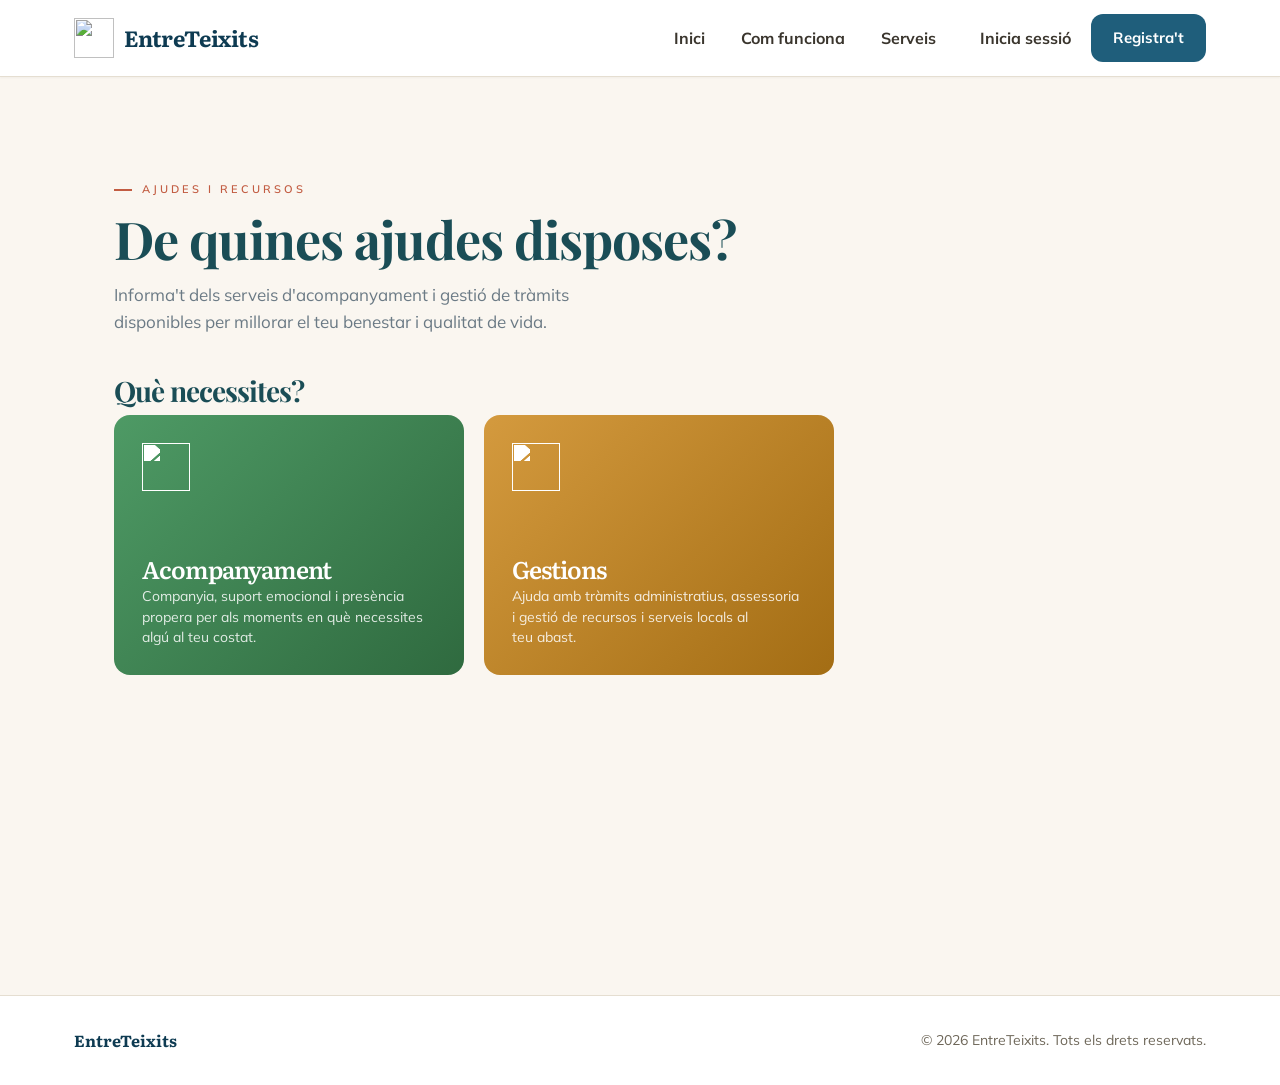
==== public/ajudes-recursos.html @ 4f50fc8e "Serveis+Gestions" ====
<!DOCTYPE html>
<html lang="ca">
<head>
  <meta charset="UTF-8">
  <meta name="viewport" content="width=device-width, initial-scale=1">
  <title>EntreTeixits — Ajudes i recursos</title>
  <link rel="stylesheet" href="../assets/css/style.css">
</head>

<body>
  <header>
    <div class="navbar">
      <a href="index.html" class="logo" alt="EntreTeixits — Inici">
        <img src="../assets/img/logo-mark.svg" alt="" width="40" height="40">
        <span class="logo-word">EntreTeixits</span>
      </a>
      <a href="login.html" class="nav-login-mobile">Inicia sessió</a>
      <input type="checkbox" id="nav-toggle" class="nav-toggle">
      <label for="nav-toggle" class="hamburger">
        <span></span>
        <span></span>
        <span></span>
      </label>
      <nav id="main-nav">
        <a href="index.html">Inici</a>
        <a href="funcionament.html">Com funciona</a>
        <a href="serveis.html">Serveis</a>
        <span id="nav-auth">
          <a href="login.html" class="nav-sessio">Inicia sessió</a>
          <a href="registre.html" class="btn">Registra't</a>
        </span>
      </nav>
    </div>
  </header>

  <main>
    <div class="serveis-wrap">

      <!-- Hero -->
      <div class="page-hero">
        <span class="page-hero-label">Ajudes i recursos</span>
        <h1>De quines ajudes disposes?</h1>
        <p>Informa't dels serveis d'acompanyament i gestió de tràmits disponibles per millorar el teu benestar i qualitat de vida.</p>
      </div>

      <!-- Selecció de categoria -->
      <section class="pas-seccio" id="pas-triar-categoria">
        <h2 class="pas-titol">Què necessites?</h2>
        <div class="serveis-grid serveis-grid--catalog serveis-grid--2col" id="grid-ajudes">
          <button type="button" class="category-tile-btn" data-cat="acompanyament">
            <div class="categoria-tile cat-acompanyament">
              <img src="../assets/img/users.svg" height="48" width="48" alt="" class="icone-blanc">
              <div>
                <h3>Acompanyament</h3>
                <p>Companyia, suport emocional i presència propera per als moments en què necessites algú al teu costat.</p>
              </div>
            </div>
          </button>
          <button type="button" class="category-tile-btn" data-cat="gestions">
            <div class="categoria-tile cat-gestions">
              <img src="../assets/img/file-text.svg" height="48" width="48" alt="" class="icone-blanc">
              <div>
                <h3>Gestions</h3>
                <p>Ajuda amb tràmits administratius, assessoria i gestió de recursos i serveis locals al teu abast.</p>
              </div>
            </div>
          </button>
        </div>
      </section>

      <!-- Resultats -->
      <section id="seccio-resultats" hidden aria-live="polite" aria-label="Resultats">
        <div class="resultats-cap">
          <div class="resultats-cap-left">
            <button type="button" id="btn-tornar-opcions" class="btn-tornar-cerca">← Canviar opció</button>
            <p id="resultats-resum" class="resultats-info-text"></p>
          </div>
          <h2 id="resultats-titol" class="resultats-titol"></h2>
        </div>

        <div id="ajudes-loading" style="display:none;" aria-label="Carregant">
          <div class="spinner" aria-hidden="true"></div>
          Carregant…
        </div>

        <div id="ajudes-container" class="recursos-grid"></div>
      </section>

    </div>
  </main>

  <footer>
    <div class="footer-inner">
      <span class="footer-brand">EntreTeixits</span>
      <span class="footer-copy">© 2026 EntreTeixits. Tots els drets reservats.</span>
    </div>
  </footer>

  <script src="../scripts/js/estat-usuari.js"></script>
  <script src="../scripts/js/ajudes-recursos.js"></script>
</body>
</html>
---- assets/css/style.css ----
/* ============================================================
   EntreTeixits — style.css
   Components globals + estils de cada pàgina
   WCAG AA · Mulish + Literata · 18px base · 48px touch targets
   ============================================================ */

@import url("https://fonts.googleapis.com/css2?family=DM+Sans:wght@400;500;600;700&family=Mulish:ital,wght@0,400;0,500;0,600;0,700;0,800;1,400;1,600&family=Literata:ital,opsz,wght@0,7..72,400;0,7..72,500;0,7..72,600;0,7..72,700;1,7..72,400&family=Playfair+Display:wght@400;700&display=swap");

/* ─────────────────────────────────────────────────────────
   1. RESET + BASE
───────────────────────────────────────────────────────── */
*,
*::before,
*::after {
  box-sizing: border-box;
  margin: 0;
  padding: 0;
}

[hidden] { display: none !important; }

html {
  background: #FAF6F0;
  color: #1F1B16;
  font-family: "Mulish", system-ui, -apple-system, "Segoe UI", sans-serif;
  font-size: 18px;
  line-height: 1.55;
  -webkit-font-smoothing: antialiased;
  text-rendering: optimizeLegibility;
  scroll-behavior: smooth;
}

body {
  font-size: 20px;
}

h1,
h2,
h3,
h4,
h5 {
  font-family: "Literata", "Source Serif Pro", Georgia, serif;
  font-weight: 600;
  line-height: 1.15;
  letter-spacing: -1px;
  color: #1F1B16;
  text-wrap: balance;
  margin: 0 0 16px;
}

h1 {
  font-size: 54px;
}

h2 {
  font-size: 43px;
}

h3 {
  font-size: 34px;
  font-weight: 600;
}

h4 {
  font-size: 27px;
}

h5 {
  font-size: 23px;
  font-family: "Mulish", system-ui, -apple-system, "Segoe UI", sans-serif;
  font-weight: 700;
}

p {
  margin: 0 0 16px;
  text-wrap: pretty;
}

a {
  color: #1F5E7B;
  text-decoration-thickness: 2px;
  text-underline-offset: 3px;
  transition: color 140ms cubic-bezier(.2,.8,.2,1);
}

a:hover {
  color: #0E3B52;
}

:focus-visible {
  outline: 3px solid #C46A4D;
  outline-offset: 3px;
  border-radius: 4px;
}

::selection {
  background: #ECC3B2;
  color: #1F1B16;
}

img,
svg {
  display: block;
}

ol,
ul {
  list-style: none;
}

@media (prefers-reduced-motion: reduce) {
  *,
  *::before,
  *::after {
    animation-duration: .001ms !important;
    transition-duration: .001ms !important;
  }
}

/* ─────────────────────────────────────────────────────────
   2. HEADER
───────────────────────────────────────────────────────── */
header {
  position: sticky;
  top: 0;
  z-index: 100;
  background: #FFFFFF;
  border-bottom: 1px solid #E5DED1;
  box-shadow: 0 1px 2px rgba(31,27,22,.04);
}

.navbar, .header-inner {
  max-width: 1180px;
  margin: 0 auto;
  display: flex;
  align-items: center;
  justify-content: space-between;
  padding: 14px 24px;
  gap: 24px;
}

.logo {
  display: flex;
  align-items: center;
  gap: 10px;
  text-decoration: none;
  color: #1F1B16;
  flex-shrink: 0;
}

.logo img {
  width: 40px;
  height: 40px;
}

.logo-word {
  font-family: "Literata", "Source Serif Pro", Georgia, serif;
  font-size: 22px;
  font-weight: 700;
  letter-spacing: -0.2px;
  color: #0E3B52;
}

nav {
  display: flex;
  align-items: center;
  gap: 4px;
}

nav a {
  display: inline-flex;
  align-items: center;
  height: 48px;
  padding: 0 16px;
  font-size: 16px;
  font-weight: 700;
  color: #3A352D;
  text-decoration: none;
  border-radius: 12px;
  transition: background 140ms, color 140ms;
}

nav a:hover {
  background: #F2EDE4;
  color: #1F1B16;
}

nav a.active {
  color: #1F5E7B;
  position: relative;
}

nav a.active::after {
  content: "";
  position: absolute;
  bottom: 6px;
  left: 16px;
  right: 16px;
  height: 3px;
  background: #1F5E7B;
  border-radius: 2px;
}

#nav-auth {
  display: flex;
  align-items: center;
  gap: 4px;
  margin-left: 8px;
}

nav .btn {
  background: #1F5E7B;
  color: #fff !important;
  border: 2px solid transparent;
  border-radius: 12px;
  height: 48px;
  padding: 0 20px;
  font-size: 15px;
  font-weight: 700;
  display: inline-flex;
  align-items: center;
  text-decoration: none;
  cursor: pointer;
  transition: background 220ms, box-shadow 220ms;
}

nav .btn:hover {
  background: #0E3B52;
  box-shadow: 0 2px 6px rgba(31,27,22,.05), 0 1px 2px rgba(31,27,22,.04);
}

/* ─────────────────────────────────────────────────────────
   3. BOTONS
───────────────────────────────────────────────────────── */
.btn {
  display: inline-flex;
  align-items: center;
  justify-content: center;
  gap: 8px;
  height: 56px;
  padding: 0 24px;
  font-family: "Mulish", system-ui, -apple-system, "Segoe UI", sans-serif;
  font-size: 17px;
  font-weight: 700;
  border-radius: 12px;
  border: 2px solid transparent;
  cursor: pointer;
  text-decoration: none;
  white-space: nowrap;
  background: #1F5E7B;
  color: #fff;
  transition: background 220ms cubic-bezier(.2,.8,.2,1),
              box-shadow 220ms cubic-bezier(.2,.8,.2,1),
              color 220ms cubic-bezier(.2,.8,.2,1),
              transform 140ms cubic-bezier(.2,.8,.2,1);
}

.btn:hover {
  background: #0E3B52;
  box-shadow: 0 8px 18px rgba(31,94,123,.3);
  color: #fff;
}

.btn:active {
  transform: scale(.98);
}

.btn-primary {
  background: #1F5E7B;
  color: #fff;
  border-color: transparent;
}

.btn-primary:hover {
  background: #0E3B52;
  color: #fff;
}

.btn-secondary {
  background: #FFFFFF;
  color: #1F5E7B;
  border-color: #1F5E7B;
}

.btn-secondary:hover {
  background: #EAF2F6;
  box-shadow: none;
}

.btn-ghost {
  background: transparent;
  color: #1F5E7B;
  border-color: transparent;
}

.btn-ghost:hover {
  background: #F2EDE4;
  box-shadow: none;
}

.btn-white {
  background: #fff;
  color: #0E3B52;
  border-color: transparent;
}

.btn-white:hover {
  background: #F2EDE4;
  color: #0E3B52;
  box-shadow: none;
}

.btn-outline-white {
  background: transparent;
  color: #fff;
  border: 2px solid rgba(255,255,255,.45);
}

.btn-outline-white:hover {
  background: rgba(255,255,255,.1);
  border-color: rgba(255,255,255,.7);
  color: #fff;
  box-shadow: none;
}

button[type="submit"] {
  display: flex;
  align-items: center;
  justify-content: center;
  width: 100%;
  height: 60px;
  padding: 0 32px;
  font-family: "Mulish", system-ui, -apple-system, "Segoe UI", sans-serif;
  font-size: 18px;
  font-weight: 700;
  background: #1F5E7B;
  color: #fff;
  border: 2px solid transparent;
  border-radius: 12px;
  cursor: pointer;
  transition: background 220ms, box-shadow 220ms, transform 140ms;
}

button[type="submit"]:hover {
  background: #0E3B52;
  box-shadow: 0 8px 18px rgba(31,94,123,.3);
}

button[type="submit"]:active {
  transform: scale(.98);
}

/* ─────────────────────────────────────────────────────────
   4. LAYOUT PRINCIPAL
───────────────────────────────────────────────────────── */
main {
  max-width: 1180px;
  margin: 0 auto;
  padding: 48px 24px 80px;
}

/* ─────────────────────────────────────────────────────────
   5. COMPONENTS GLOBALS
───────────────────────────────────────────────────────── */

/* Utilitat — lectors de pantalla */
.sr-only {
  position: absolute;
  width: 1px;
  height: 1px;
  padding: 0;
  margin: -1px;
  overflow: hidden;
  clip: rect(0, 0, 0, 0);
  white-space: nowrap;
  border: 0;
}

/* Back link */
.back-link {
  display: inline-flex;
  align-items: center;
  gap: 8px;
  font-size: 16px;
  font-weight: 700;
  color: #6E6759;
  text-decoration: none;
  margin-bottom: 32px;
  transition: color 140ms;
}

.back-link svg {
  width: 18px;
  height: 18px;
  stroke: currentColor;
  fill: none;
  stroke-width: 2.5;
  stroke-linecap: round;
  stroke-linejoin: round;
  transition: transform 140ms;
}

.back-link:hover {
  color: #1F5E7B;
}

.back-link:hover svg {
  transform: translateX(-3px);
}

/* Spinner */
.spinner {
  width: 22px;
  height: 22px;
  border: 3px solid #E5DED1;
  border-top-color: #1F5E7B;
  border-radius: 50%;
  animation: spin .8s linear infinite;
  flex-shrink: 0;
}

@keyframes spin {
  to {
    transform: rotate(360deg);
  }
}

/* Loading states */
.loading-state {
  display: flex;
  align-items: center;
  gap: 12px;
  padding: 32px 0;
  font-size: 17px;
  color: #6E6759;
}

#fitxa-loading {
  display: flex;
  align-items: center;
  justify-content: center;
  gap: 14px;
  min-height: 300px;
  font-size: 18px;
  color: #6E6759;
}

#fitxa-loading .spinner {
  width: 24px;
  height: 24px;
}

#serveis-loading {
  display: flex;
  align-items: center;
  gap: 12px;
  padding: 24px 0;
  font-size: 17px;
  color: #6E6759;
}

/* Badges / pills */
.fitxa-cat-badge,
.pill {
  display: inline-flex;
  align-items: center;
  gap: 6px;
  padding: 5px 14px;
  border-radius: 999px;
  background: #EAF2F6;
  color: #1F5E7B;
  font-size: 13px;
  font-weight: 700;
}

.pill-verd {
  background: #E6F2EA;
  color: #2F6A3F;
}

.pill-terr {
  background: #FBEEE6;
  color: #9E4A2E;
}

.pill-safra {
  background: #FAEFD7;
  color: #A36D14;
}

.pill-vermell {
  background: #FBE7E3;
  color: #A8261C;
}

/* Category dots */
.interest-dot {
  border-radius: 50%;
  flex-shrink: 0;
}

.dot-llar {
  background: #1F5E7B;
}

.dot-activitats {
  background: #C46A4D;
}

.dot-desplacaments {
  background: #0E3B52;
}

.dot-gestions {
  background: #A36D14;
}

.dot-acompanyament {
  background: #2F6A3F;
}

/* Status messages */
.missatge-ok {
  display: inline-flex;
  align-items: center;
  gap: 8px;
  color: #2F6A3F;
  font-weight: 700;
  margin-top: 12px;
}

.missatge-buit {
  color: #6E6759;
  font-style: italic;
  font-size: 17px;
}

.error-msg {
  display: block;
  margin-top: 6px;
  font-size: 14px;
  font-weight: 700;
  color: #A8261C;
}

/* State boxes */
.state-box {
  background: #FFFFFF;
  border: 1px solid #E5DED1;
  border-radius: 16px;
  padding: 64px 32px;
  text-align: center;
  box-shadow: 0 2px 6px rgba(31,27,22,.05), 0 1px 2px rgba(31,27,22,.04);
}

.state-box svg {
  width: 56px;
  height: 56px;
  stroke: #C9C1B2;
  fill: none;
  stroke-width: 1.5;
  stroke-linecap: round;
  stroke-linejoin: round;
  margin: 0 auto 20px;
}

.state-box p {
  font-size: 18px;
  color: #6E6759;
  max-width: 324px;
  margin: 0 auto 24px;
  line-height: 1.55;
}

.empty-state {
  text-align: center;
  padding: 64px 24px;
  background: #FFFFFF;
  border: 1px solid #E5DED1;
  border-radius: 16px;
}

.empty-state svg {
  width: 56px;
  height: 56px;
  stroke: #C9C1B2;
  fill: none;
  stroke-width: 1.5;
  stroke-linecap: round;
  stroke-linejoin: round;
  margin: 0 auto 20px;
}

.empty-state p {
  font-size: 18px;
  color: #6E6759;
  margin: 0;
}

.empty-panel {
  text-align: center;
  padding: 48px 24px;
}

.empty-panel svg {
  width: 52px;
  height: 52px;
  stroke: #C9C1B2;
  fill: none;
  stroke-width: 1.5;
  stroke-linecap: round;
  stroke-linejoin: round;
  margin: 0 auto 16px;
}

.empty-panel p {
  color: #6E6759;
  font-size: 17px;
  margin: 0 0 20px;
}

/* Toast */
.toast {
  position: fixed;
  bottom: 28px;
  left: 50%;
  transform: translateX(-50%);
  background: #2F6A3F;
  color: #fff;
  padding: 14px 28px;
  border-radius: 999px;
  box-shadow: 0 24px 48px rgba(31,27,22,.1), 0 8px 16px rgba(31,27,22,.06);
  font-weight: 700;
  font-size: 16px;
  display: flex;
  gap: 10px;
  align-items: center;
  z-index: 200;
  animation: toastIn .3s cubic-bezier(.2,.8,.2,1);
}

@keyframes toastIn {
  from {
    opacity: 0;
    transform: translate(-50%, 16px);
  }
}

/* Page header */
.page-header {
  margin-bottom: 32px;
  padding-bottom: 24px;
  border-bottom: 1px solid #E5DED1;
  display: flex;
  align-items: flex-end;
  justify-content: space-between;
  gap: 16px;
  flex-wrap: wrap;
}

.page-header h1 {
  font-size: 43px;
  color: #0E3B52;
  margin: 0 0 4px;
}

.page-header p {
  font-size: 17px;
  color: #6E6759;
  margin: 0;
}

/* Section helper */
.section {
  margin-bottom: 80px;
}

.section-header {
  margin-bottom: 32px;
}

.section-header h2 {
  color: #0E3B52;
  margin-bottom: 8px;
}

.section-intro {
  font-size: 19px;
  color: #3A352D;
  max-width: 1120px;
  margin: 0;
}

/* CTA band */
.cta-band {
  background: #0E3B52;
  border-radius: 24px;
  padding: 64px 72px;
  display: flex;
  align-items: center;
  justify-content: space-between;
  gap: 48px;
  flex-wrap: wrap;
}

.cta-band h2,
.cta-band-text h2 {
  color: #fff;
  margin-bottom: 12px;
}

.cta-band p,
.cta-band-text p {
  color: rgba(255,255,255,.75);
  font-size: 18px;
  max-width: 432px;
  margin: 0;
}

.cta-band-actions {
  display: flex;
  gap: 14px;
  flex-shrink: 0;
  flex-wrap: wrap;
}

/* ─────────────────────────────────────────────────────────
   6. FORMULARIS
───────────────────────────────────────────────────────── */
.auth-wrap {
  display: flex;
  justify-content: center;
  align-items: flex-start;
}

.auth-form {
  background: #FFFFFF;
  border: 1px solid #E5DED1;
  border-radius: 16px;
  padding: 44px 48px;
  width: 100%;
  max-width: 480px;
  box-shadow: 0 6px 16px rgba(31,27,22,.06), 0 2px 4px rgba(31,27,22,.04);
}

.auth-form h1 {
  font-size: 43px;
  margin-bottom: 8px;
}

.auth-sub {
  color: #6E6759;
  font-size: 17px;
  margin-bottom: 32px;
  line-height: 1.5;
}

.auth-form p.small {
  font-size: 17px;
  text-align: center;
  margin-top: 24px;
  color: #6E6759;
}

.auth-form p.small a {
  font-weight: 700;
}

/* Step bar */
.step-bar {
  display: flex;
  gap: 8px;
  margin-bottom: 28px;
}

.step-dot {
  flex: 1;
  height: 6px;
  border-radius: 3px;
  background: #E5DED1;
  transition: background 220ms;
}

.step-dot.active {
  background: #1F5E7B;
}

/* Camps de formulari */
form label {
  display: block;
  margin-bottom: 6px;
  font-weight: 700;
  font-size: 16px;
  color: #1F1B16;
}

form input[type="text"],
form input[type="email"],
form input[type="password"],
form select,
form textarea {
  width: 100%;
  height: 56px;
  padding: 0 16px;
  font-family: "Mulish", system-ui, -apple-system, "Segoe UI", sans-serif;
  font-size: 18px;
  color: #1F1B16;
  background: #FFFFFF;
  border: 2px solid #E5DED1;
  border-radius: 12px;
  outline: none;
  transition: border-color 140ms cubic-bezier(.2,.8,.2,1), box-shadow 140ms cubic-bezier(.2,.8,.2,1);
}

form textarea {
  height: auto;
  padding: 14px 16px;
  min-height: 120px;
  resize: vertical;
  line-height: 1.55;
}

form input:focus,
form select:focus,
form textarea:focus {
  border-color: #1F5E7B;
  box-shadow: 0 0 0 4px rgba(31,94,123,.18);
}

form input:disabled,
form input[readonly] {
  background: #F2EDE4;
  color: #6E6759;
  cursor: not-allowed;
}

form input[type="checkbox"] {
  width: 22px;
  height: 22px;
  accent-color: #1F5E7B;
  flex-shrink: 0;
}

.field-group {
  margin-bottom: 20px;
}

.field-group label {
  display: block;
  margin-bottom: 6px;
  font-weight: 700;
  font-size: 15px;
  color: #1F1B16;
}

.field-group input,
.field-group select,
.field-group textarea {
  width: 100%;
  height: 56px;
  padding: 0 16px;
  font-family: "Mulish", system-ui, -apple-system, "Segoe UI", sans-serif;
  font-size: 17px;
  color: #1F1B16;
  background: #FFFFFF;
  border: 2px solid #E5DED1;
  border-radius: 12px;
  outline: none;
  transition: border-color 140ms, box-shadow 140ms;
}

.field-group textarea {
  height: 160px;
  padding: 14px 16px;
  resize: vertical;
  line-height: 1.55;
}

.field-group input:focus,
.field-group select:focus,
.field-group textarea:focus {
  border-color: #1F5E7B;
  box-shadow: 0 0 0 4px rgba(31,94,123,.18);
}

.field-group input:disabled,
.field-group input[readonly] {
  background: #F2EDE4;
  color: #6E6759;
  cursor: not-allowed;
}

.field-group--full {
  grid-column: 1 / -1;
}

.field-help {
  font-size: 13px;
  color: #6E6759;
  margin-top: 5px;
}

/* Check-row */
.check-row {
  display: flex;
  align-items: center;
  gap: 12px;
  padding: 14px 16px;
  background: #FFFFFF;
  border: 2px solid #E5DED1;
  border-radius: 12px;
  font-size: 17px;
  min-height: 48px;
  cursor: pointer;
  margin-bottom: 20px;
  transition: border-color 140ms, background 140ms;
}

.check-row input[type="checkbox"] {
  width: 22px;
  height: 22px;
  accent-color: #1F5E7B;
  flex-shrink: 0;
  cursor: pointer;
}

.check-row:has(input:checked) {
  border-color: #1F5E7B;
  background: #EAF2F6;
}

/* Fieldset */
fieldset {
  border: none;
  padding: 0;
  margin: 0 0 24px;
}

fieldset legend {
  font-weight: 700;
  font-size: 17px;
  margin-bottom: 12px;
  color: #1F1B16;
}

/* Form row 2 columnes */
.form-row {
  display: grid;
  grid-template-columns: 1fr 1fr;
  gap: 0 20px;
}

.form-actions {
  display: flex;
  gap: 12px;
  margin-top: 28px;
  padding-top: 24px;
  border-top: 1px solid #E5DED1;
  flex-wrap: wrap;
}

.form-actions button[type="submit"] {
  width: auto;
  height: 52px;
  padding: 0 28px;
  font-size: 16px;
}

/* Feedback de formulari */
#contacte-ok {
  display: none;
  align-items: center;
  gap: 10px;
  padding: 14px 18px;
  margin-top: 14px;
  background: #E6F2EA;
  border: 1px solid #4E9A65;
  border-radius: 12px;
  color: #2F6A3F;
  font-weight: 700;
  font-size: 16px;
}

#contacte-ok svg {
  width: 20px;
  height: 20px;
  stroke: currentColor;
  fill: none;
  stroke-width: 2.5;
  stroke-linecap: round;
  stroke-linejoin: round;
  flex-shrink: 0;
}

#contacte-error {
  display: none;
  padding: 14px 18px;
  margin-top: 14px;
  background: #FBE7E3;
  border: 1px solid #C9402F;
  border-radius: 12px;
  color: #A8261C;
  font-weight: 700;
  font-size: 16px;
}

/* Interest items */
.interest-grid {
  display: flex;
  flex-direction: column;
  gap: 10px;
  margin-top: 12px;
}

.interest-item {
  display: flex;
  align-items: center;
  gap: 14px;
  padding: 14px 18px;
  background: #FFFFFF;
  border: 2px solid #E5DED1;
  border-radius: 12px;
  font-size: 17px;
  font-weight: 600;
  cursor: pointer;
  transition: border-color 140ms, background 140ms;
  min-height: 48px;
}

.interest-item:has(input:checked) {
  border-color: #1F5E7B;
  background: #EAF2F6;
}

.interest-item input[type="checkbox"] {
  width: 22px;
  height: 22px;
  accent-color: #1F5E7B;
  flex-shrink: 0;
  cursor: pointer;
}

.interest-dot {
  width: 14px;
  height: 14px;
}

/* ─────────────────────────────────────────────────────────
   7. INDEX.HTML
───────────────────────────────────────────────────────── */
.hero-landing {
  display: grid;
  grid-template-columns: 1fr 1fr;
  min-height: 540px;
  border-radius: 24px;
  overflow: hidden;
  margin-bottom: 80px;
  box-shadow: 0 14px 32px rgba(31,27,22,.08), 0 4px 10px rgba(31,27,22,.04);
}

.hero-text {
  background: #EAF2F6;
  padding: 72px 56px;
  display: flex;
  flex-direction: column;
  justify-content: center;
}

.hero-text h1 {
  font-size: 54px;
  color: #0E3B52;
  line-height: 1.1;
  margin-bottom: 20px;
}

.hero-text p {
  font-size: 19px;
  color: #3A352D;
  line-height: 1.6;
  max-width: 342px;
  margin-bottom: 36px;
}

.hero-img {
  background: #EAF2F6;
  display: flex;
  align-items: center;
  justify-content: center;
  padding: 40px 40px 40px 24px;
}

.hero-img img {
  width: 100%;
  height: auto;
  object-fit: cover;
  object-position: center top;
  display: block;
  border-radius: 20px;
  box-shadow: 0 8px 24px rgba(31,27,22,.12);
}

.hero-actions {
  display: flex;
  gap: 14px;
  flex-wrap: wrap;
}

.home-serveis {
  margin-bottom: 80px;
}

.home-serveis h2 {
  color: #0E3B52;
  margin-bottom: 8px;
}

.home-serveis .section-intro {
  margin-bottom: 32px;
}

/* Categories grid */
.serveis-grid {
  display: grid;
  grid-template-columns: repeat(5,1fr);
  gap: 16px;
}

.category-link {
  text-decoration: none;
  display: block;
}

.categoria-tile {
  border-radius: 16px;
  padding: 24px;
  min-height: 190px;
  display: flex;
  flex-direction: column;
  justify-content: space-between;
  color: #fff;
  cursor: pointer;
  transition: transform 220ms cubic-bezier(.2,.8,.2,1), box-shadow 220ms cubic-bezier(.2,.8,.2,1);
}

.categoria-tile:hover {
  transform: translateY(-4px);
  box-shadow: 0 14px 32px rgba(31,27,22,.08), 0 4px 10px rgba(31,27,22,.04);
}

.categoria-tile h3 {
  font-family: "Literata", "Source Serif Pro", Georgia, serif;
  font-size: 22px;
  margin: 0 0 4px;
  font-weight: 600;
  color: inherit;
}

.categoria-tile p {
  margin: 0;
  font-size: 14px;
  opacity: .9;
  line-height: 1.4;
}

.cat-llar {
  background: linear-gradient(135deg, #1F5E7B, #0E3B52);
}

.cat-activitats {
  background: linear-gradient(135deg, #C46A4D, #9E4A2E);
}

.cat-desplacaments {
  background: linear-gradient(135deg, #0E3B52, #061d29);
}

.cat-gestions {
  background: linear-gradient(135deg, #D49A3E, #A36D14);
}

.cat-acompanyament {
  background: linear-gradient(135deg, #4E9A65, #2F6A3F);
}

.icone-blanc {
  filter: brightness(0) invert(1);
}

/* ─────────────────────────────────────────────────────────
   8. FUNCIONAMENT.HTML
───────────────────────────────────────────────────────── */
.page-hero {
  background: #EAF2F6;
  border-radius: 24px;
  padding: 64px 56px;
  margin-bottom: 72px;
  text-align: center;
}

.page-hero h1 {
  font-size: 54px;
  color: #0E3B52;
  margin-bottom: 16px;
}

.page-hero p {
  font-size: 20px;
  color: #3A352D;
  max-width: 468px;
  margin: 0 auto;
  line-height: 1.6;
}

.steps {
  margin-bottom: 80px;
}

.steps-list {
  display: flex;
  flex-direction: column;
}

.step {
  display: grid;
  grid-template-columns: 120px 1fr;
  gap: 0 40px;
  align-items: start;
  position: relative;
  padding-bottom: 56px;
}

.step:last-child {
  padding-bottom: 0;
}

.step:not(:last-child)::after {
  content: "";
  position: absolute;
  left: 59px;
  top: 88px;
  bottom: 0;
  width: 2px;
  background: #E5DED1;
}

.step-num-wrap {
  display: flex;
  flex-direction: column;
  align-items: center;
  flex-shrink: 0;
}

.step-num {
  width: 80px;
  height: 80px;
  border-radius: 50%;
  background: #1F5E7B;
  color: #fff;
  font-family: "Literata", "Source Serif Pro", Georgia, serif;
  font-size: 36px;
  font-weight: 700;
  display: flex;
  align-items: center;
  justify-content: center;
  flex-shrink: 0;
  box-shadow: 0 6px 16px rgba(31,27,22,.06), 0 2px 4px rgba(31,27,22,.04);
}

.step:nth-child(2) .step-num {
  background: #C46A4D;
}

.step:nth-child(3) .step-num {
  background: #2F6A3F;
}

.step-content {
  background: #FFFFFF;
  border: 1px solid #E5DED1;
  border-radius: 16px;
  padding: 36px 40px;
  box-shadow: 0 2px 6px rgba(31,27,22,.05), 0 1px 2px rgba(31,27,22,.04);
}

.step-tag {
  display: inline-block;
  font-size: 13px;
  font-weight: 700;
  letter-spacing: 1px;
  text-transform: uppercase;
  color: #1F5E7B;
  margin-bottom: 12px;
}

.step:nth-child(2) .step-tag {
  color: #9E4A2E;
}

.step:nth-child(3) .step-tag {
  color: #2F6A3F;
}

.step-content h2 {
  font-size: 34px;
  color: #1F1B16;
  margin-bottom: 12px;
}

.step-content p {
  font-size: 18px;
  color: #3A352D;
  line-height: 1.65;
  margin: 0;
}

.step-detall {
  margin-top: 20px;
  padding-top: 20px;
  border-top: 1px solid #E5DED1;
  display: flex;
  flex-wrap: wrap;
  gap: 10px;
}

.step-etiqueta {
  display: inline-flex;
  align-items: center;
  gap: 6px;
  padding: 7px 14px;
  border-radius: 999px;
  background: #F2EDE4;
  color: #3A352D;
  font-size: 14px;
  font-weight: 700;
}

.step-etiqueta svg {
  width: 15px;
  height: 15px;
  stroke: currentColor;
  fill: none;
  stroke-width: 2;
  stroke-linecap: round;
  stroke-linejoin: round;
}

.usuaris {
  display: grid;
  grid-template-columns: 1fr 1fr;
  gap: 24px;
  margin-bottom: 80px;
}

.usuaris-card {
  background: #FFFFFF;
  border: 1px solid #E5DED1;
  border-radius: 16px;
  padding: 36px;
  box-shadow: 0 2px 6px rgba(31,27,22,.05), 0 1px 2px rgba(31,27,22,.04);
}

.usuaris-icon {
  width: 56px;
  height: 56px;
  border-radius: 12px;
  display: flex;
  align-items: center;
  justify-content: center;
  margin-bottom: 20px;
}

.background-usuaris-1 {
  background: #1F5E7B;
}

.background-usuaris-2 {
  background: #C46A4D;
}

.usuaris-card h3 {
  font-size: 27px;
  margin-bottom: 10px;
}

.usuaris-card p {
  font-size: 17px;
  color: #3A352D;
  line-height: 1.6;
  margin: 0;
}

/* ─────────────────────────────────────────────────────────
   9. SERVEIS.HTML
───────────────────────────────────────────────────────── */

/* ── Contenidor principal ── */
.serveis-wrap {
  max-width: 1200px;
  margin: 0 auto;
  padding: 56px 40px 96px;
}

/* ── Hero — etiqueta + títol + subtítol ── */
.serveis-wrap .page-hero {
  background: none;
  border-radius: 0;
  padding: 0;
  margin-bottom: 40px;
  text-align: left;
}

.page-hero-label {
  display: block;
  font-size: 11px;
  font-weight: 600;
  letter-spacing: 3px;
  text-transform: uppercase;
  color: #C25C42;
  margin-bottom: 12px;
  position: relative;
  padding-left: 28px;
}

.page-hero-label::before {
  content: '';
  position: absolute;
  left: 0;
  top: 50%;
  transform: translateY(-50%);
  width: 18px;
  height: 2px;
  background-color: #C25C42;
}

.serveis-wrap .page-hero h1 {
  font-family: 'Playfair Display', serif;
  font-size: 52px;
  font-weight: 700;
  color: #1A4D56;
  line-height: 57px;
  margin-bottom: 14px;
}

.serveis-wrap .page-hero p {
  font-size: 17px;
  color: #6B7A85;
  max-width: 480px;
  line-height: 27px;
  margin: 0;
}

/* ── Stepper (prototip catàleg) ── */
.pasos-serveis {
  position: relative;
  margin-bottom: 48px;
  padding-top: 8px;
}

.pasos-serveis-track {
  position: absolute;
  left: 24px;
  right: 24px;
  top: 20px;
  height: 6px;
  background-color: #D4DDE1;
  border-radius: 999px;
  z-index: 0;
}

.pasos-serveis-step {
  list-style: none;
  margin: 0;
  padding: 0;
  display: flex;
  justify-content: space-between;
  position: relative;
  z-index: 1;
}

.serveis-stepper__step {
  flex: 0 0 auto;
  max-width: 46%;
}

.serveis-stepper__step:last-child {
  text-align: right;
}

.pasos-serveis-dot {
  display: block;
  width: 22px;
  height: 22px;
  border-radius: 50%;
  background-color: #D4DDE1;
  border: 3px solid #D4DDE1;
  margin-bottom: 12px;
  transition: background-color 200ms ease, border-color 200ms ease, transform 200ms ease;
}

.serveis-stepper__step.is-active .pasos-serveis-dot {
  width: 28px;
  height: 28px;
  background-color: #fff;
  border-color: #1A4D56;
  box-shadow: 0 0 0 1px #1A4D56;
}

.serveis-stepper__step.is-done .pasos-serveis-dot {
  background-color: #1A4D56;
  border-color: #1A4D56;
}

.pasos-serveis-label {
  margin: 0;
  font-size: 15px;
  line-height: 1.45;
  color: #6B7A85;
}

.serveis-stepper__step.is-active .pasos-serveis-label,
.serveis-stepper__step.is-done .pasos-serveis-label {
  color: #1A4D56;
}

/* ── Seccions del flux (prototip) ── */
.pas-seccio {
  margin-bottom: 48px;
}

.pas-titol {
  font-family: 'Playfair Display', serif;
  font-size: 28px;
  font-weight: 700;
  color: #1A4D56;
  margin: 0 0 8px;
}

.pas-intro {
  font-size: 16px;
  color: #6B7A85;
  margin: 0 0 24px;
  line-height: 1.5;
}

/* Graella de serveis (com a l'inici) */
.serveis-grid--catalog {
  grid-template-columns: repeat(3, 1fr);
  gap: 20px;
  margin-bottom: 0;
}

.category-tile-btn {
  display: block;
  width: 100%;
  padding: 0;
  border: none;
  background: none;
  cursor: pointer;
  text-align: left;
  font: inherit;
}

.category-tile-btn .categoria-tile {
  width: 100%;
  min-height: 170px;
}

.category-tile-btn.is-selected .categoria-tile {
  outline: 3px solid #1A4D56;
  outline-offset: 3px;
}

/* Tiles del catàleg de serveis (pàgina serveis.html) */
.serveis-grid--catalog .category-tile-btn .categoria-tile {
  min-height: 260px;
  padding: 28px;
  justify-content: space-between;
}

.serveis-grid--catalog .categoria-tile img {
  width: 48px;
  height: 48px;
  margin-bottom: 4px;
}

.serveis-grid--catalog .categoria-tile h3 {
  font-size: 24px;
  margin-bottom: 4px;
}

.serveis-grid--catalog .categoria-tile > div > p {
  font-size: 14px;
  opacity: 0.85;
  line-height: 1.45;
}

.categoria-tile-subtemes {
  list-style: none;
  padding: 0;
  margin: 14px 0 0;
  display: flex;
  flex-wrap: wrap;
  gap: 6px;
}

.categoria-tile-subtemes li {
  font-size: 12px;
  font-weight: 500;
  background: rgba(255, 255, 255, 0.2);
  border-radius: 999px;
  padding: 4px 12px;
  line-height: 1.3;
}

/* Subcategories */
.pas-subcategories .subcategories-nav {
  display: flex;
  flex-wrap: wrap;
  gap: 10px;
}

.subcategories-nav .filter-btn {
  margin: 0;
}

/* Codi postal centrat */
.pas-codi-postal {
  text-align: center;
}

.pas-codi-postal .pas-intro {
  max-width: 420px;
  margin-left: auto;
  margin-right: auto;
}

.codi-bloc {
  display: flex;
  flex-direction: column;
  align-items: center;
  width: 100%;
  max-width: 100%;
  margin: 0 auto;
}

.codi-form-centrat {
  width: 100%;
  background-color: #E8F2F4;
  border-radius: 14px;
  padding: 28px 32px;
  display: flex;
  flex-direction: column;
  align-items: center;
  gap: 16px;
}

.cp-label-centrat {
  font-size: 14px;
  font-weight: 600;
  color: #1A4D56;
}

.codi-camps-grid {
  display: grid;
  grid-template-columns: 1fr 1fr auto;
  gap: 16px;
  width: 100%;
  align-items: end;
}

.codi-camps-item {
  display: flex;
  flex-direction: column;
  gap: 6px;
  text-align: left;
}

.codi-camps-item label {
  font-size: 13px;
  font-weight: 600;
  color: #1A4D56;
}

.codi-camps-item #input-cp,
.codi-camps-item #input-radi {
  width: 100%;
  border: 1.5px solid #B5CDD2;
  border-radius: 8px;
  padding: 13px 16px;
  font-size: 16px;
  font-family: 'DM Sans', sans-serif;
  color: #1E2D35;
  background-color: #FFFFFF;
  box-sizing: border-box;
}

.codi-camps-item #input-cp:focus,
.codi-camps-item #input-radi:focus {
  border-color: #1A4D56;
  outline: none;
}

.codi-form-centrat .btn-aplicar {
  white-space: nowrap;
}

.codi-aplicat-wrap {
  display: flex;
  align-items: center;
  gap: 16px;
  margin-top: 16px;
  flex-wrap: wrap;
  justify-content: center;
}

.codi-aplicat-info {
  margin: 0;
  font-size: 15px;
  color: #1A4D56;
  font-weight: 500;
}

.btn-tornar-cerca {
  display: inline-block;
  background: none;
  border: none;
  padding: 0;
  font: inherit;
  font-size: 14px;
  font-weight: 600;
  color: #1A4D56;
  cursor: pointer;
  text-decoration: underline;
  text-underline-offset: 3px;
}

.btn-tornar-cerca:hover {
  color: #0E3B52;
}

/* Capçalera de la pàgina de resultats */
.resultats-cap {
  display: flex;
  align-items: baseline;
  justify-content: space-between;
  flex-wrap: wrap;
  gap: 12px;
  margin-bottom: 24px;
}

.resultats-cap-left {
  display: flex;
  align-items: center;
  gap: 16px;
  flex-wrap: wrap;
}

.resultats-info-text {
  margin: 0;
  font-size: 14px;
  color: #5A7880;
}

.resultats-titol {
  font-family: "Literata", "Source Serif Pro", Georgia, serif;
  font-size: 26px;
  font-weight: 600;
  color: #1A2E35;
  margin: 0;
}

.cp-input-row {
  display: flex;
  gap: 12px;
  width: 100%;
  max-width: 360px;
  justify-content: center;
  flex-wrap: wrap;
}

.cp-input-row #input-cp {
  flex: 1;
  min-width: 140px;
  width: auto;
}

.cp-input-row #btn-cp {
  flex-shrink: 0;
}

.cp-registered-info--centrat {
  display: inline-flex;
  margin: 0 auto;
}

.pas-codi-postal .error-msg {
  display: block;
  margin-top: 12px;
  text-align: center;
}

.pas-codi-postal #bloc-cp-anonim,
.pas-codi-postal #bloc-cp-registrat {
  background: none;
  border-radius: 0;
  padding: 0;
  margin-bottom: 0;
  flex-wrap: nowrap;
  align-items: center;
}

/* ── Bloc cerca — usuari anònim ── */
#bloc-cp-anonim {
  background-color: #E8F2F4;
  border: none;
  border-radius: 14px;
  padding: 24px 28px;
  display: flex;
  align-items: flex-end;
  gap: 16px;
  margin-bottom: 36px;
  flex-wrap: wrap;
}

.cp-field {
  display: flex;
  flex-direction: column;
  gap: 6px;
}

.cp-field label {
  font-size: 13px;
  font-weight: 600;
  color: #1A4D56;
  letter-spacing: 0px;
}

#input-cp {
  border: 1.5px solid #B5CDD2;
  border-radius: 8px;
  padding: 13px 16px;
  font-size: 16px;
  font-family: 'DM Sans', sans-serif;
  color: #1E2D35;
  background-color: #FFFFFF;
  width: 180px;
  height: auto;
  outline: none;
  transition: border-color 180ms ease;
}

#input-cp:focus {
  border-color: #1A4D56;
  box-shadow: none;
}

#input-cp::placeholder {
  color: #A0B4BA;
}

#btn-cp {
  display: inline-flex;
  align-items: center;
  gap: 8px;
  background-color: #1A4D56;
  color: #FFFFFF;
  border: none;
  border-radius: 8px;
  padding: 0 28px;
  height: 50px;
  font-size: 15px;
  font-weight: 600;
  font-family: 'DM Sans', sans-serif;
  cursor: pointer;
  transition: background-color 200ms ease;
  flex-shrink: 0;
  box-shadow: none;
}

#btn-cp:hover {
  background-color: #163E47;
  box-shadow: none;
}

#btn-cp svg {
  width: 17px;
  height: 17px;
  stroke: #FFFFFF;
  fill: none;
  stroke-width: 2.2;
  stroke-linecap: round;
  stroke-linejoin: round;
}

#bloc-cp-anonim .error-msg {
  font-size: 13px;
  color: #C25C42;
  font-weight: 500;
  align-self: center;
  min-height: 20px;
  display: block;
  margin-top: 0;
}

/* ── Bloc cerca — usuari registrat ── */
#bloc-cp-registrat {
  background: none;
  border: none;
  border-radius: 0;
  padding: 0;
  margin-bottom: 36px;
}

.cp-registered-info {
  display: inline-flex;
  align-items: center;
  gap: 10px;
  background-color: #E8F2F4;
  border-radius: 10px;
  padding: 12px 20px;
  font-size: 15px;
  color: #1A4D56;
  font-weight: 500;
}

.cp-registered-info svg {
  width: 18px;
  height: 18px;
  stroke: #1A4D56;
  fill: none;
  stroke-width: 1.8;
  stroke-linecap: round;
  stroke-linejoin: round;
  flex-shrink: 0;
}

.cp-registered-info strong {
  font-weight: 700;
  color: #1A4D56;
}

/* ── Barra de filtres ── */
.filters-bar {
  margin-bottom: 28px;
}

#categories-nav {
  display: flex;
  align-items: center;
  gap: 10px;
  flex-wrap: wrap;
}

.filter-btn {
  display: inline-flex;
  align-items: center;
  gap: 8px;
  border: 1.5px solid #B5CDD2;
  background-color: #FFFFFF;
  border-radius: 999px;
  padding: 9px 20px;
  font-size: 14px;
  font-weight: 500;
  font-family: 'DM Sans', sans-serif;
  color: #1A4D56;
  cursor: pointer;
  transition: background-color 180ms ease, border-color 180ms ease, color 180ms ease;
  line-height: 14px;
}

.filter-btn:hover {
  border-color: #1A4D56;
  background-color: #F0F6F7;
}

.filter-btn.active {
  background-color: #1A4D56;
  color: #FFFFFF;
  border-color: #1A4D56;
}

.filter-dot {
  width: 8px;
  height: 8px;
  border-radius: 50%;
  display: inline-block;
  flex-shrink: 0;
}

/* Colors dels punts per categoria (filtres serveis) */
.filter-dot.dot-llar          { background-color: #5B8C5A; }
.filter-dot.dot-activitats    { background-color: #C25C42; }
.filter-dot.dot-desplacaments { background-color: #4A7FA5; }
.filter-dot.dot-gestions      { background-color: #C9A227; }
.filter-dot.dot-acompanyament { background-color: #7B6BA8; }

/* ── Barra de resultats ── */
.results-bar {
  display: flex;
  align-items: center;
  justify-content: space-between;
  margin-bottom: 20px;
  min-height: 30px;
  flex-wrap: wrap;
  gap: 12px;
}

#results-count {
  font-size: 14px;
  font-weight: 600;
  color: #6B7A85;
}

.verified-label {
  display: inline-flex;
  align-items: center;
  gap: 8px;
  font-size: 14px;
  color: #1A4D56;
  cursor: pointer;
  font-weight: 500;
  user-select: none;
  transition: color 150ms ease;
}

.verified-label:hover {
  color: #163E47;
}

.verified-label input[type="checkbox"] {
  width: 16px;
  height: 16px;
  accent-color: #1A4D56;
  cursor: pointer;
  flex-shrink: 0;
}

.verified-label svg {
  width: 16px;
  height: 16px;
  stroke: #2A8A7A;
  fill: none;
  stroke-width: 2;
  stroke-linecap: round;
  stroke-linejoin: round;
  flex-shrink: 0;
}

/* ── Loading ── */
#serveis-loading {
  display: flex;
  flex-direction: column;
  align-items: center;
  justify-content: center;
  padding: 64px 40px;
  color: #6B7A85;
  font-size: 15px;
  gap: 16px;
}

#serveis-loading .spinner {
  width: 32px;
  height: 32px;
  border: 3px solid #B5CDD2;
  border-top-color: #1A4D56;
  border-radius: 50%;
  animation: et-spin 0.8s linear infinite;
}

@keyframes et-spin {
  to { transform: rotate(360deg); }
}

/* ── Prompt box (estat inicial sense cerca) ── */
.serveis-wrap .prompt-box {
  background-color: #FFFFFF;
  border: 1.5px dashed #B5CDD2;
  border-radius: 14px;
  padding: 56px 40px;
  text-align: center;
  color: #6B7A85;
  font-size: 16px;
  line-height: 26px;
  box-shadow: none;
}

.serveis-wrap .prompt-box svg {
  width: 40px;
  height: 40px;
  stroke: #B5CDD2;
  fill: none;
  stroke-width: 1.5;
  stroke-linecap: round;
  stroke-linejoin: round;
  display: block;
  margin: 0 auto 16px;
}

/* ── Llistat de serveis ── */
.services-list {
  display: flex;
  flex-direction: column;
  gap: 16px;
}

/* ── Targeta de servei ── */
.service-card {
  display: flex;
  flex-direction: row;
  background-color: #FFFFFF;
  border-radius: 14px;
  overflow: hidden;
  box-shadow: 0 2px 12px rgba(26, 77, 86, 0.08);
  transition: box-shadow 220ms ease, transform 220ms ease;
  border: none;
  padding: 0;
  margin-bottom: 0;
  cursor: default;
  text-decoration: none;
  color: inherit;
}

.service-card:hover {
  box-shadow: 0 8px 28px rgba(26, 77, 86, 0.14);
  transform: translateY(-2px);
  border-color: transparent;
}

/* Thumbnail */
.card-thumb {
  width: 220px;
  flex-shrink: 0;
  display: flex;
  align-items: center;
  justify-content: center;
  min-height: 190px;
}

.thumb-llar          { background-color: #5B8C5A; }
.thumb-activitats    { background-color: #C25C42; }
.thumb-desplacaments { background-color: #4A7FA5; }
.thumb-gestions      { background-color: #C9A227; }
.thumb-acompanyament { background-color: #7B6BA8; }

.card-initial {
  font-family: 'Playfair Display', serif;
  font-size: 72px;
  font-weight: 700;
  color: rgba(255, 255, 255, 0.70);
  line-height: 72px;
  user-select: none;
}

.card-thumb .card-foto {
  width: 100%;
  height: 100%;
  min-height: 190px;
  object-fit: cover;
  display: block;
}

.services-list .missatge-buit,
.services-list .missatge-prompt {
  text-align: center;
  color: #6B7A85;
  font-size: 16px;
  line-height: 26px;
  padding: 48px 24px;
}

/* Columna d'informació */
.card-info {
  flex: 1;
  padding: 28px 32px;
  display: flex;
  flex-direction: column;
  gap: 10px;
  min-width: 0;
}

.card-badge {
  display: inline-block;
  background-color: #E5EDEF;
  color: #1A4D56;
  font-size: 12px;
  font-weight: 600;
  border-radius: 999px;
  padding: 4px 14px;
  letter-spacing: 0px;
  align-self: flex-start;
}

.card-name {
  font-family: 'Playfair Display', serif;
  font-size: 22px;
  font-weight: 700;
  color: #1A4D56;
  line-height: 26px;
  margin: 0;
}

.card-location {
  display: flex;
  align-items: center;
  gap: 5px;
  font-size: 14px;
  color: #6B7A85;
  margin: 0;
}

.card-location svg {
  width: 15px;
  height: 15px;
  stroke: #6B7A85;
  fill: none;
  stroke-width: 1.8;
  stroke-linecap: round;
  stroke-linejoin: round;
  flex-shrink: 0;
}

.card-location strong {
  color: #3D4F5A;
  font-weight: 600;
}

.card-desc {
  font-size: 15px;
  color: #3D4F5A;
  line-height: 23px;
  margin: 0;
}

.card-meta {
  display: flex;
  align-items: center;
  gap: 20px;
  flex-wrap: wrap;
  margin-top: 4px;
}

.card-rating {
  display: flex;
  align-items: center;
  gap: 5px;
  font-size: 14px;
  color: #3D4F5A;
  font-weight: 500;
}

.rating-star {
  color: #F5A623;
  font-size: 15px;
}

.card-verified {
  display: flex;
  align-items: center;
  gap: 5px;
  font-size: 14px;
  font-weight: 600;
  color: #2A8A7A;
}

.card-verified svg {
  width: 16px;
  height: 16px;
  stroke: #2A8A7A;
  fill: none;
  stroke-width: 2;
  stroke-linecap: round;
  stroke-linejoin: round;
}

/* Columna de CTAs */
.card-cta {
  width: 180px;
  flex-shrink: 0;
  padding: 20px 18px;
  border-left: 1px solid #EEF2F4;
  display: flex;
  flex-direction: column;
  align-items: stretch;
  gap: 10px;
}

.btn-fav {
  width: 40px;
  height: 40px;
  border-radius: 50%;
  background-color: #FDF0ED;
  border: none;
  display: flex;
  align-items: center;
  justify-content: center;
  cursor: pointer;
  align-self: flex-end;
  transition: background-color 180ms ease;
  flex-shrink: 0;
}

.btn-fav:hover {
  background-color: #F9D9D2;
}

.btn-fav svg {
  width: 18px;
  height: 18px;
  stroke: #C25C42;
  fill: none;
  stroke-width: 2;
  stroke-linecap: round;
  stroke-linejoin: round;
}

.btn-fav.actiu svg {
  fill: #C25C42;
}

.card-price {
  text-align: center;
  line-height: 16px;
}

.price-main {
  display: inline-flex;
  align-items: baseline;
  gap: 2px;
}

.price-amount {
  font-family: 'Playfair Display', serif;
  font-size: 34px;
  font-weight: 700;
  color: #1A4D56;
  line-height: 34px;
}

.price-currency {
  font-size: 20px;
  font-weight: 600;
  color: #1A4D56;
}

.price-unit {
  display: block;
  font-size: 12px;
  color: #6B7A85;
  margin-top: 5px;
  font-weight: 400;
}

.card-cta .btn-outline {
  display: block;
  text-align: center;
  border: 1.5px solid #1A4D56;
  background-color: #FFFFFF;
  color: #1A4D56;
  border-radius: 8px;
  padding: 10px 8px;
  font-size: 13px;
  font-weight: 600;
  font-family: 'DM Sans', sans-serif;
  text-decoration: none;
  transition: background-color 180ms ease;
  cursor: pointer;
  line-height: 17px;
}

.card-cta .btn-outline:hover {
  background-color: #F0F6F7;
}

.card-cta .btn-solid {
  display: block;
  text-align: center;
  background-color: #1A4D56;
  color: #FFFFFF;
  border: 1.5px solid #1A4D56;
  border-radius: 8px;
  padding: 10px 8px;
  font-size: 13px;
  font-weight: 600;
  font-family: 'DM Sans', sans-serif;
  text-decoration: none;
  transition: background-color 180ms ease;
  cursor: pointer;
  line-height: 17px;
}

.card-cta .btn-solid:hover {
  background-color: #163E47;
  border-color: #163E47;
}

/* ── Responsive serveis — tablet ── */
@media (max-width: 900px) {
  .serveis-wrap {
    padding: 40px 28px 72px;
  }
  .serveis-wrap .page-hero h1 {
    font-size: 40px;
    line-height: 44px;
  }
  .card-thumb {
    width: 160px;
  }
  .card-initial {
    font-size: 56px;
    line-height: 56px;
  }
}

/* ── Responsive serveis — catàleg prototip ── */
@media (max-width: 900px) {
  .serveis-grid--catalog {
    grid-template-columns: repeat(2, 1fr);
  }

  .pasos-serveis-label{
    font-size: 13px;
  }
}

@media (max-width: 680px) {
  .serveis-grid--catalog {
    grid-template-columns: 1fr;
  }

  .codi-camps-grid {
    grid-template-columns: 1fr;
  }

  .pasos-serveis-step {
    flex-direction: column;
    gap: 20px;
  }

  .pasos-serveis-track {
    display: none;
  }

  .serveis-stepper__step,
  .serveis-stepper__step:last-child {
    text-align: left;
    max-width: 100%;
  }
}

/* ── Responsive serveis — mòbil ── */
@media (max-width: 680px) {
  .serveis-wrap {
    padding: 32px 20px 56px;
  }
  .serveis-wrap .page-hero h1 {
    font-size: 32px;
    line-height: 35px;
  }
  .serveis-wrap .page-hero p {
    font-size: 15px;
    line-height: 24px;
  }
  #bloc-cp-anonim {
    flex-direction: column;
    align-items: stretch;
    padding: 20px;
  }
  #input-cp {
    width: 100%;
  }
  #btn-cp {
    width: 100%;
    justify-content: center;
  }
  .service-card {
    flex-direction: column;
  }
  .card-thumb {
    width: 100%;
    min-height: 120px;
  }
  .card-info {
    padding: 20px;
  }
  .card-cta {
    width: 100%;
    border-left: none;
    border-top: 1px solid #EEF2F4;
    padding: 16px 20px;
    flex-direction: row;
    flex-wrap: wrap;
    align-items: center;
    gap: 12px;
  }
  .btn-fav {
    order: -1;
  }
  .card-price {
    flex: 1;
    text-align: left;
    line-height: 16px;
  }
  .card-cta .btn-outline,
  .card-cta .btn-solid {
    flex: 1;
    min-width: 130px;
  }
}

/* ─────────────────────────────────────────────────────────
   10. FITXA-SERVEI.HTML
───────────────────────────────────────────────────────── */
.fitxa-layout {
  display: grid;
  grid-template-columns: 1fr 340px;
  gap: 40px;
  align-items: start;
}

.fitxa-foto-gran {
  width: 100%;
  height: 320px;
  object-fit: cover;
  border-radius: 16px;
  margin-bottom: 28px;
  display: none;
}

.fitxa-photo-placeholder {
  width: 100%;
  height: 240px;
  border-radius: 16px;
  margin-bottom: 28px;
  display: flex;
  align-items: center;
  justify-content: center;
  font-family: "Literata", "Source Serif Pro", Georgia, serif;
  font-size: 80px;
  font-weight: 700;
  color: rgba(255,255,255,.7);
  background: linear-gradient(135deg, #1F5E7B, #0E3B52);
}

.fitxa-photo-placeholder[data-cat="activitats"] {
  background: linear-gradient(135deg, #C46A4D, #9E4A2E);
}

.fitxa-photo-placeholder[data-cat="desplacaments"] {
  background: linear-gradient(135deg, #0E3B52, #061d29);
}

.fitxa-photo-placeholder[data-cat="gestions"] {
  background: linear-gradient(135deg, #D49A3E, #A36D14);
}

.fitxa-photo-placeholder[data-cat="acompanyament"] {
  background: linear-gradient(135deg, #4E9A65, #2F6A3F);
}

.fitxa-header {
  display: flex;
  justify-content: space-between;
  align-items: flex-start;
  gap: 20px;
  margin-bottom: 20px;
}

.fitxa-header h1 {
  font-size: 43px;
  color: #1F1B16;
  margin: 0;
  line-height: 1.15;
}

#fitxa-categoria {
  display: inline-flex;
  align-items: center;
  padding: 5px 14px;
  border-radius: 999px;
  background: #EAF2F6;
  color: #1F5E7B;
  font-size: 13px;
  font-weight: 700;
  margin-top: 8px;
}

#btn-favorit {
  width: 52px;
  height: 52px;
  border-radius: 50%;
  background: #FFFFFF;
  border: 2px solid #E5DED1;
  color: #6E6759;
  display: inline-flex;
  align-items: center;
  justify-content: center;
  cursor: pointer;
  font-size: 24px;
  line-height: 1;
  flex-shrink: 0;
  transition: border-color 140ms, color 140ms, background 140ms;
}

#btn-favorit:hover {
  border-color: #ECC3B2;
  background: #FBEEE6;
  color: #C46A4D;
}

#btn-favorit.actiu {
  border-color: #C46A4D;
  background: #FBEEE6;
  color: #C46A4D;
}

.fitxa-info {
  display: flex;
  flex-direction: column;
  gap: 12px;
  margin-bottom: 32px;
  padding-bottom: 32px;
  border-bottom: 1px solid #E5DED1;
}

.fitxa-info-row {
  display: flex;
  align-items: center;
  gap: 10px;
  font-size: 17px;
  color: #3A352D;
}

.fitxa-info-row svg {
  width: 18px;
  height: 18px;
  stroke: #6E6759;
  fill: none;
  stroke-width: 2;
  stroke-linecap: round;
  stroke-linejoin: round;
  flex-shrink: 0;
}

.fitxa-info-row.valoracio {
  color: #A36D14;
  font-weight: 700;
}

.fitxa-info-row.valoracio svg {
  stroke: #A36D14;
}

.fitxa-info-row.verified {
  color: #2F6A3F;
  font-weight: 700;
}

.fitxa-info-row.verified svg {
  stroke: #2F6A3F;
}

#fitxa-adreca,
#fitxa-rating,
#fitxa-telefon,
#fitxa-horari {
  margin: 0;
}

#fitxa-telefon a {
  color: #1F5E7B;
  font-weight: 700;
  text-decoration: none;
}

#fitxa-telefon a:hover {
  text-decoration: underline;
}

#seccio-descripcio,
#seccio-preu {
  margin-bottom: 32px;
}

#seccio-descripcio h2,
#seccio-preu h2 {
  font-size: 27px;
  color: #0E3B52;
  margin-bottom: 12px;
}

#fitxa-descripcio {
  font-size: 18px;
  color: #3A352D;
  line-height: 1.65;
  margin: 0;
}

#fitxa-preu {
  font-size: 28px;
  font-weight: 700;
  color: #1F1B16;
  margin: 0;
}

#fitxa-contingut {
  display: none;
}

.fitxa-card {
  position: sticky;
  top: 96px;
  background: #FFFFFF;
  border: 1px solid #E5DED1;
  border-radius: 16px;
  padding: 28px;
  box-shadow: 0 6px 16px rgba(31,27,22,.06), 0 2px 4px rgba(31,27,22,.04);
}

.fitxa-card__price {
  font-size: 32px;
  font-weight: 700;
  color: #1F1B16;
  font-family: "Literata", "Source Serif Pro", Georgia, serif;
  margin-bottom: 4px;
  display: block;
}

.fitxa-card__price-label {
  font-size: 14px;
  color: #6E6759;
  margin-bottom: 24px;
  display: block;
}

.fitxa-card__divider {
  border: none;
  border-top: 1px solid #E5DED1;
  margin: 20px 0;
}

.fitxa-card__contact {
  display: flex;
  flex-direction: column;
  gap: 10px;
  font-size: 16px;
}

.fitxa-card__contact-row {
  display: flex;
  align-items: center;
  gap: 10px;
  color: #3A352D;
}

.fitxa-card__contact-row svg {
  width: 18px;
  height: 18px;
  stroke: #6E6759;
  fill: none;
  stroke-width: 2;
  stroke-linecap: round;
  stroke-linejoin: round;
  flex-shrink: 0;
}

.fitxa-card__contact-row a {
  color: #1F5E7B;
  font-weight: 700;
  text-decoration: none;
}

.fitxa-card__contact-row a:hover {
  text-decoration: underline;
}

#btn-contactar,
#fitxa-web {
  display: flex;
  align-items: center;
  justify-content: center;
  width: 100%;
  height: 56px;
  border-radius: 12px;
  font-family: "Mulish", system-ui, -apple-system, "Segoe UI", sans-serif;
  font-size: 17px;
  font-weight: 700;
  text-decoration: none;
  cursor: pointer;
  border: 2px solid transparent;
  transition: background 220ms, box-shadow 220ms;
}

#btn-contactar {
  background: #1F5E7B;
  color: #fff;
  margin-bottom: 10px;
}

#btn-contactar:hover {
  background: #0E3B52;
  box-shadow: 0 8px 18px rgba(31,94,123,.3);
}

#fitxa-web {
  background: #FFFFFF;
  color: #1F5E7B;
  border-color: #1F5E7B;
}

#fitxa-web:hover {
  background: #EAF2F6;
}

/* ─────────────────────────────────────────────────────────
   11. USUARI.HTML
───────────────────────────────────────────────────────── */
.profile-layout {
  display: grid;
  grid-template-columns: 260px 1fr;
  gap: 32px;
  align-items: start;
}

.profile-sidebar {
  position: sticky;
  top: 96px;
}

.profile-id {
  background: #FFFFFF;
  border: 1px solid #E5DED1;
  border-radius: 16px;
  padding: 24px;
  text-align: center;
  margin-bottom: 8px;
  box-shadow: 0 2px 6px rgba(31,27,22,.05), 0 1px 2px rgba(31,27,22,.04);
}

.profile-avatar {
  width: 72px;
  height: 72px;
  border-radius: 50%;
  background: linear-gradient(135deg, #1F5E7B, #0E3B52);
  display: flex;
  align-items: center;
  justify-content: center;
  font-family: "Literata", "Source Serif Pro", Georgia, serif;
  font-size: 28px;
  font-weight: 700;
  color: #fff;
  margin: 0 auto 14px;
}

.profile-name {
  font-family: "Literata", "Source Serif Pro", Georgia, serif;
  font-size: 20px;
  font-weight: 600;
  color: #1F1B16;
  margin: 0 0 4px;
}

.profile-email {
  font-size: 14px;
  color: #6E6759;
  margin: 0;
  word-break: break-all;
}

.profile-nav {
  background: #FFFFFF;
  border: 1px solid #E5DED1;
  border-radius: 16px;
  padding: 8px;
  box-shadow: 0 2px 6px rgba(31,27,22,.05), 0 1px 2px rgba(31,27,22,.04);
  margin-bottom: 8px;
}

.profile-nav__item {
  display: flex;
  align-items: center;
  gap: 12px;
  width: 100%;
  padding: 13px 16px;
  border-radius: 12px;
  font-family: "Mulish", system-ui, -apple-system, "Segoe UI", sans-serif;
  font-size: 16px;
  font-weight: 700;
  color: #3A352D;
  background: none;
  border: none;
  cursor: pointer;
  text-align: left;
  text-decoration: none;
  transition: background 140ms, color 140ms;
  min-height: 48px;
}

.profile-nav__item:hover {
  background: #F2EDE4;
  color: #1F1B16;
}

.profile-nav__item.active {
  background: #1F5E7B;
  color: #fff;
}

.profile-nav__item svg {
  width: 20px;
  height: 20px;
  stroke: currentColor;
  fill: none;
  stroke-width: 2;
  stroke-linecap: round;
  stroke-linejoin: round;
  flex-shrink: 0;
}

.profile-nav__badge {
  margin-left: auto;
  background: rgba(255,255,255,.25);
  border-radius: 999px;
  font-size: 12px;
  font-weight: 700;
  padding: 2px 8px;
  min-width: 22px;
  text-align: center;
}

.profile-nav__item:not(.active) .profile-nav__badge {
  background: #E5DED1;
  color: #6E6759;
}

.profile-logout {
  display: flex;
  align-items: center;
  gap: 10px;
  padding: 13px 16px;
  font-size: 15px;
  font-weight: 700;
  color: #A8261C;
  text-decoration: none;
  border-radius: 12px;
  transition: background 140ms;
  min-height: 48px;
}

.profile-logout svg {
  width: 18px;
  height: 18px;
  stroke: currentColor;
  fill: none;
  stroke-width: 2;
  stroke-linecap: round;
  stroke-linejoin: round;
}

.profile-logout:hover {
  background: #FBE7E3;
  color: #A8261C;
}

.profile-panel {
  display: none;
}

.profile-panel.active {
  display: block;
}

.panel-header {
  margin-bottom: 28px;
  padding-bottom: 20px;
  border-bottom: 1px solid #E5DED1;
}

.panel-header h2 {
  font-size: 34px;
  color: #0E3B52;
  margin: 0 0 4px;
}

.panel-header p {
  font-size: 16px;
  color: #6E6759;
  margin: 0;
}

.panel-card {
  background: #FFFFFF;
  border: 1px solid #E5DED1;
  border-radius: 16px;
  padding: 32px 36px;
  box-shadow: 0 2px 6px rgba(31,27,22,.05), 0 1px 2px rgba(31,27,22,.04);
}

.form-grid {
  display: grid;
  grid-template-columns: 1fr 1fr;
  gap: 0 28px;
}

.form-grid .field-group {
  margin-bottom: 20px;
}

.slider-wrap {
  display: flex;
  align-items: center;
  gap: 14px;
}

.slider-wrap input[type="range"] {
  flex: 1;
  height: 6px;
  accent-color: #1F5E7B;
  border: none;
  padding: 0;
  cursor: pointer;
}

.slider-val {
  min-width: 52px;
  text-align: right;
  font-weight: 700;
  font-size: 17px;
  font-family: ui-monospace, "JetBrains Mono", "SF Mono", Menlo, monospace;
  color: #1F5E7B;
}

.interests-grid {
  display: grid;
  grid-template-columns: 1fr 1fr;
  gap: 10px;
  margin-top: 8px;
}

.interest-check {
  display: flex;
  align-items: center;
  gap: 12px;
  padding: 12px 16px;
  border: 2px solid #E5DED1;
  border-radius: 12px;
  font-size: 16px;
  font-weight: 600;
  cursor: pointer;
  transition: border-color 140ms, background 140ms;
  min-height: 48px;
}

.interest-check:has(input:checked) {
  border-color: #1F5E7B;
  background: #EAF2F6;
}

.interest-check input[type="checkbox"] {
  width: 20px;
  height: 20px;
  accent-color: #1F5E7B;
  flex-shrink: 0;
  cursor: pointer;
}

.favorit-item {
  display: flex;
  justify-content: space-between;
  align-items: center;
  gap: 16px;
  padding: 18px 0;
  border-bottom: 1px solid #E5DED1;
}

.favorit-item:last-child {
  border-bottom: none;
}

.favorit-info {
  min-width: 0;
}

.favorit-nom {
  font-weight: 700;
  font-size: 17px;
  color: #1F1B16;
  margin-bottom: 4px;
  white-space: nowrap;
  overflow: hidden;
  text-overflow: ellipsis;
}

.favorit-meta {
  font-size: 14px;
  color: #6E6759;
  display: flex;
  gap: 8px;
  align-items: center;
  flex-wrap: wrap;
}

.btn-treure-favorit {
  background: none;
  border: 1px solid #E5DED1;
  border-radius: 8px;
  padding: 7px 14px;
  cursor: pointer;
  color: #6E6759;
  font-size: 13px;
  font-weight: 700;
  flex-shrink: 0;
  transition: border-color 140ms, color 140ms;
  white-space: nowrap;
}

.btn-treure-favorit:hover {
  border-color: #C9402F;
  color: #A8261C;
}

.contactes-preview {
  text-align: center;
  padding: 40px 24px;
}

.contactes-preview svg {
  width: 56px;
  height: 56px;
  stroke: #BFD7E2;
  fill: none;
  stroke-width: 1.5;
  stroke-linecap: round;
  stroke-linejoin: round;
  margin: 0 auto 20px;
}

.contactes-preview p {
  font-size: 17px;
  color: #6E6759;
  margin-bottom: 24px;
  max-width: 324px;
  margin-left: auto;
  margin-right: auto;
}

/* ─────────────────────────────────────────────────────────
   12. CONTACTAR.HTML
───────────────────────────────────────────────────────── */
.contactar-layout {
  display: grid;
  grid-template-columns: 1fr 320px;
  gap: 32px;
  align-items: start;
}

.contactar-card {
  background: #FFFFFF;
  border: 1px solid #E5DED1;
  border-radius: 16px;
  padding: 36px 40px;
  box-shadow: 0 2px 6px rgba(31,27,22,.05), 0 1px 2px rgba(31,27,22,.04);
}

.contactar-card h1 {
  font-size: 34px;
  color: #0E3B52;
  margin-bottom: 6px;
}

#contactar-servei-nom {
  display: inline-flex;
  align-items: center;
  gap: 6px;
  padding: 6px 16px;
  border-radius: 999px;
  background: #EAF2F6;
  color: #1F5E7B;
  font-size: 15px;
  font-weight: 700;
  margin-bottom: 28px;
}

#contactar-servei-nom::before {
  content: "";
  display: inline-block;
  width: 8px;
  height: 8px;
  border-radius: 50%;
  background: #4F89A5;
}

#contactar-auth-msg {
  background: #FBF1DC;
  border: 1px solid #8A5A0E;
  border-radius: 12px;
  padding: 20px 24px;
  font-size: 17px;
  color: #8A5A0E;
  display: none;
}

#contactar-auth-msg a {
  color: #8A5A0E;
  font-weight: 700;
}

#form-contactar button[type="submit"] {
  width: 100%;
  height: 56px;
  font-size: 17px;
}

.contactar-info {
  position: sticky;
  top: 96px;
  background: #FFFFFF;
  border: 1px solid #E5DED1;
  border-radius: 16px;
  padding: 28px;
  box-shadow: 0 2px 6px rgba(31,27,22,.05), 0 1px 2px rgba(31,27,22,.04);
}

.contactar-info h2 {
  font-size: 23px;
  color: #0E3B52;
  margin-bottom: 20px;
}

.info-item {
  display: flex;
  align-items: flex-start;
  gap: 12px;
  padding: 14px 0;
  border-bottom: 1px solid #E5DED1;
  font-size: 16px;
  color: #3A352D;
}

.info-item:last-child {
  border-bottom: none;
  padding-bottom: 0;
}

.info-item svg {
  width: 18px;
  height: 18px;
  stroke: #4F89A5;
  fill: none;
  stroke-width: 2;
  stroke-linecap: round;
  stroke-linejoin: round;
  flex-shrink: 0;
  margin-top: 2px;
}

.info-item strong {
  display: block;
  font-weight: 700;
  color: #1F1B16;
  margin-bottom: 2px;
  font-size: 14px;
}

/* ─────────────────────────────────────────────────────────
   13. CONTACTES.HTML
───────────────────────────────────────────────────────── */
#contactes-container article,
#contactes-container .service-card {
  background: #FFFFFF;
  border: 1px solid #E5DED1;
  border-radius: 16px;
  padding: 24px 28px;
  margin-bottom: 16px;
  box-shadow: 0 2px 6px rgba(31,27,22,.05), 0 1px 2px rgba(31,27,22,.04);
  transition: box-shadow 220ms, border-color 220ms;
  display: block;
}

#contactes-container article:hover,
#contactes-container .service-card:hover {
  border-color: #BFD7E2;
  box-shadow: 0 6px 16px rgba(31,27,22,.06), 0 2px 4px rgba(31,27,22,.04);
}

#contactes-container article h3,
#contactes-container .service-card h3 {
  font-family: "Literata", "Source Serif Pro", Georgia, serif;
  font-size: 27px;
  font-weight: 600;
  color: #1F1B16;
  margin: 0 0 8px;
}

#contactes-container .fitxa-cat-badge {
  display: inline-flex;
  align-items: center;
  padding: 4px 12px;
  border-radius: 999px;
  background: #EAF2F6;
  color: #1F5E7B;
  font-size: 13px;
  font-weight: 700;
  margin-bottom: 10px;
}

#contactes-container .adreca {
  font-size: 15px;
  color: #6E6759;
  display: flex;
  align-items: center;
  gap: 6px;
  margin-bottom: 14px;
}

#contactes-container .missatge-contacte-resum {
  font-size: 16px;
  color: #3A352D;
  font-style: italic;
  line-height: 1.55;
  padding: 14px 18px;
  background: #F2EDE4;
  border-left: 3px solid #BFD7E2;
  border-radius: 0 8px 8px 0;
  margin-bottom: 12px;
}

#contactes-container .data-contacte {
  font-size: 13px;
  color: #C9C1B2;
  display: flex;
  align-items: center;
  gap: 6px;
}

#contactes-container .data-contacte::before {
  content: "";
  display: inline-block;
  width: 6px;
  height: 6px;
  border-radius: 50%;
  background: #4E9A65;
}

/* ─────────────────────────────────────────────────────────
   14. FOOTER
───────────────────────────────────────────────────────── */
footer {
  border-top: 1px solid #E5DED1;
  background: #FFFFFF;
  margin-top: 96px;
}

.footer-inner {
  max-width: 1180px;
  margin: 0 auto;
  padding: 32px 24px;
  display: flex;
  align-items: center;
  justify-content: space-between;
  gap: 24px;
  flex-wrap: wrap;
}

.footer-brand {
  font-family: "Literata", "Source Serif Pro", Georgia, serif;
  font-weight: 700;
  font-size: 16px;
  color: #0E3B52;
}

.footer-copy {
  font-size: 14px;
  color: #6E6759;
}

/* ─── Menú mòbil ────────────────────────────────────────── */
.nav-toggle {
  display: none;
}

.nav-login-mobile {
  display: none !important;
  align-items: center;
  height: 48px;
  padding: 0 14px;
  font-size: 15px;
  font-weight: 700;
  color: #3A352D;
  text-decoration: none;
  border-radius: 12px;
  transition: background 140ms, color 140ms;
}

.nav-login-mobile:hover {
  background: #F2EDE4;
  color: #1F1B16;
}

.hamburger {
  display: none !important;
  flex-direction: column;
  justify-content: center;
  gap: 5px;
  width: 48px;
  height: 48px;
  padding: 0 13px;
  background: none;
  border: none;
  cursor: pointer;
  border-radius: 12px;
  transition: background 140ms;
  flex-shrink: 0;
}

.hamburger:hover {
  background: #F2EDE4;
}

.hamburger span {
  display: block;
  width: 22px;
  height: 2px;
  background: #3A352D;
  border-radius: 2px;
  transition: transform 220ms cubic-bezier(.2,.8,.2,1), opacity 140ms;
  transform-origin: center;
}

/* ─────────────────────────────────────────────────────────
   15. RESPONSIVE
───────────────────────────────────────────────────────── */
@media (max-width: 960px) {
  .cat-grid {
    grid-template-columns: repeat(3,1fr);
  }
  .fitxa-layout {
    grid-template-columns: 1fr;
  }
  .fitxa-card {
    position: static;
  }
  .fitxa-sidebar {
    order: -1;
  }
}

@media (max-width: 900px) {
  .profile-layout {
    grid-template-columns: 1fr;
  }
  .profile-sidebar {
    position: static;
  }
  .profile-nav {
    display: flex;
    gap: 4px;
    padding: 6px;
    overflow-x: auto;
  }
  .profile-nav__item {
    white-space: nowrap;
    font-size: 14px;
    padding: 10px 14px;
  }
  .profile-nav__badge {
    display: none;
  }
  .form-grid {
    grid-template-columns: 1fr;
  }
  .interests-grid {
    grid-template-columns: 1fr;
  }
  .contactar-layout {
    grid-template-columns: 1fr;
  }
  .contactar-info {
    position: static;
    order: -1;
  }
  .cta-band {
    padding: 48px 32px;
  }
}

@media (max-width: 860px) {
  .hero-landing {
    grid-template-columns: 1fr;
  }
  .hero-img {
    padding: 32px;
    min-height: 260px;
  }
  .hero-text {
    padding: 48px 32px;
  }
  .form-row {
    grid-template-columns: 1fr;
  }
  .usuaris {
    grid-template-columns: 1fr;
  }
  .serveis-grid {
    grid-template-columns: repeat(3, 1fr);
  }
}

@media (max-width: 760px) {
  .page-hero {
    padding: 48px 28px;
  }
  .page-hero h1 {
    font-size: 43px;
  }
  .step {
    grid-template-columns: 1fr;
    gap: 16px;
  }
  .step-num-wrap {
    flex-direction: row;
  }
  .step:not(:last-child)::after {
    display: none;
  }
  .cta-band {
    padding: 48px 28px;
    flex-direction: column;
  }
}

@media (max-width: 640px) {
  .nav-login-mobile {
    display: inline-flex !important;
    margin-left: auto;
  }
  .hamburger {
    display: flex !important;
  }
  #main-nav {
    display: none;
    position: absolute;
    top: 100%;
    left: 0;
    right: 0;
    background: #FFFFFF;
    border-bottom: 1px solid #E5DED1;
    box-shadow: 0 4px 12px rgba(31,27,22,.08);
    flex-direction: column;
    padding: 8px 16px 16px;
    gap: 0;
    z-index: 99;
  }
  .nav-toggle:checked ~ #main-nav {
    display: flex;
  }
  .nav-toggle:checked ~ .hamburger span:nth-child(1) {
    transform: translateY(7px) rotate(45deg);
  }
  .nav-toggle:checked ~ .hamburger span:nth-child(2) {
    opacity: 0;
    transform: scaleX(0);
  }
  .nav-toggle:checked ~ .hamburger span:nth-child(3) {
    transform: translateY(-7px) rotate(-45deg);
  }
  #main-nav > a {
    height: 52px;
    padding: 0 16px;
    border-radius: 12px;
    width: 100%;
  }
  #main-nav #nav-auth {
    display: flex;
    flex-direction: column;
    gap: 8px;
    margin-left: 0;
    margin-top: 8px;
    padding-top: 12px;
    border-top: 1px solid #E5DED1;
    width: 100%;
  }
  #main-nav #nav-auth a {
    width: 100%;
    justify-content: center;
    height: 52px;
  }
  #main-nav .nav-sessio {
    display: none !important;
  }
}

@media (max-width: 600px) {
  html {
    font-size: 17px;
  }
  .navbar {
    padding: 12px 16px;
  }
  .logo-word {
    font-size: 18px;
  }
  nav a {
    padding: 0 10px;
    font-size: 15px;
  }
  .serveis-grid {
    grid-template-columns: repeat(2, 1fr);
  }
  .categoria-tile {
    min-height: 160px;
  }
  main {
    padding: 32px 16px 64px;
  }
  .hero-text {
    padding: 36px 24px;
  }
  .hero-text h1 {
    font-size: 43px;
  }
  .cat-grid {
    grid-template-columns: 1fr 1fr;
  }
  .auth-form {
    padding: 32px 24px;
  }
  .panel-card {
    padding: 24px 20px;
  }
  .profile-id {
    padding: 20px;
  }
  .contactar-card {
    padding: 28px 22px;
  }
  .fitxa-foto-gran {
    height: 220px;
  }
  .fitxa-header h1 {
    font-size: 34px;
  }
  .fitxa-card__price {
    font-size: 26px;
  }
  .cta-band {
    padding: 40px 24px;
    flex-direction: column;
  }
  #contactes-container article,
  #contactes-container .service-card {
    padding: 20px;
  }
  .footer-inner {
    flex-direction: column;
    text-align: center;
  }
  .footer-links {
    flex-wrap: wrap;
    justify-content: center;
  }
}

@media (max-width: 400px) {
  .cat-grid {
    grid-template-columns: 1fr;
  }
  .serveis-grid {
    grid-template-columns: 1fr;
  }
}

/* ─────────────────────────────────────────────────────────
   14. AJUDES-RECURSOS.HTML
───────────────────────────────────────────────────────── */

/* Graella de 2 columnes per a la selecció de categoria */
.serveis-grid--2col {
  grid-template-columns: repeat(2, 1fr);
  max-width: 720px;
}

/* Graella de resultats: 3 columnes de cards verticals */
.recursos-grid {
  display: grid;
  grid-template-columns: repeat(3, 1fr);
  gap: 24px;
  margin-top: 8px;
}

/* Card vertical de recurs */
.recurs-card {
  background: #FFFFFF;
  border: 1px solid #E5DED1;
  border-radius: 16px;
  overflow: hidden;
  display: flex;
  flex-direction: column;
  transition: box-shadow 200ms cubic-bezier(.2,.8,.2,1), transform 200ms cubic-bezier(.2,.8,.2,1);
}

.recurs-card:hover {
  box-shadow: 0 8px 28px rgba(26,77,86,.12);
  transform: translateY(-2px);
  border-color: transparent;
}

/* Imatge o placeholder de la card */
.recurs-card-img {
  width: 100%;
  height: 180px;
  object-fit: cover;
  display: block;
}

.recurs-card-placeholder {
  display: flex;
  align-items: center;
  justify-content: center;
}

.recurs-card-placeholder.thumb-acompanyament {
  background: linear-gradient(135deg, #4E9A65, #2F6A3F);
}

.recurs-card-placeholder.thumb-gestions {
  background: linear-gradient(135deg, #D49A3E, #A36D14);
}

.recurs-card-placeholder .card-initial {
  font-size: 52px;
  font-weight: 700;
  color: rgba(255,255,255,.85);
  font-family: "Literata", serif;
}

/* Cos de la card */
.recurs-card-body {
  padding: 20px 22px 24px;
  display: flex;
  flex-direction: column;
  flex: 1;
  gap: 6px;
}

.recurs-card-titol {
  font-size: 22px;
  margin: 4px 0 0;
  line-height: 1.2;
}

.recurs-card-desc {
  font-size: 15px;
  color: #4A443C;
  line-height: 1.5;
  margin: 0;
  flex: 1;
}

/* Botó Més informació */
.btn-mes-info {
  display: inline-block;
  margin-top: 14px;
  padding: 9px 18px;
  font-size: 14px;
  font-weight: 700;
  color: #1A4D56;
  border: 1.5px solid #1A4D56;
  border-radius: 10px;
  text-decoration: none;
  align-self: flex-start;
  transition: background 140ms, color 140ms;
}

.btn-mes-info:hover {
  background: #1A4D56;
  color: #FFFFFF;
}

/* Responsive */
@media (max-width: 900px) {
  .recursos-grid {
    grid-template-columns: repeat(2, 1fr);
  }
  .serveis-grid--2col {
    max-width: 100%;
  }
}

@media (max-width: 600px) {
  .recursos-grid {
    grid-template-columns: 1fr;
  }
  .serveis-grid--2col {
    grid-template-columns: 1fr;
  }
}
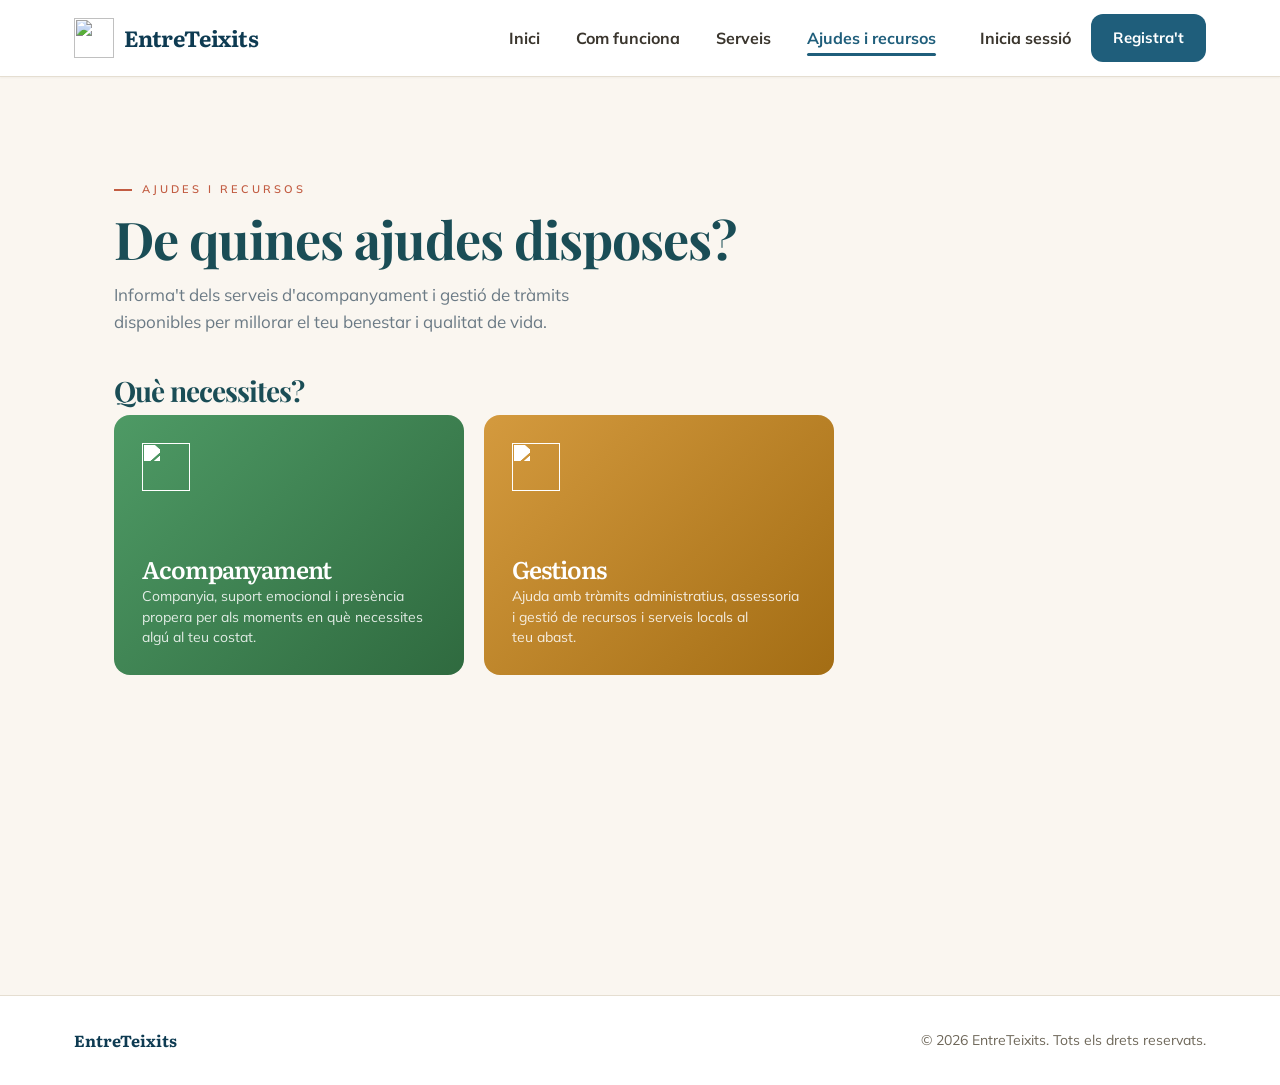
==== commit f70ec5ac: "Versió avançada" ====
--- a/public/ajudes-recursos.html
+++ b/public/ajudes-recursos.html
@@ -8,12 +8,14 @@
 </head>
 
 <body>
+  <!--Capçalera i part fixa en totes les pàgines-->
   <header>
     <div class="navbar">
       <a href="index.html" class="logo" alt="EntreTeixits — Inici">
         <img src="../assets/img/logo-mark.svg" alt="" width="40" height="40">
         <span class="logo-word">EntreTeixits</span>
       </a>
+      <!--Menú que només s'activa en mobile-->
       <a href="login.html" class="nav-login-mobile">Inicia sessió</a>
       <input type="checkbox" id="nav-toggle" class="nav-toggle">
       <label for="nav-toggle" class="hamburger">
@@ -21,10 +23,12 @@
         <span></span>
         <span></span>
       </label>
+      <!--Menú desktop-->
       <nav id="main-nav">
         <a href="index.html">Inici</a>
         <a href="funcionament.html">Com funciona</a>
         <a href="serveis.html">Serveis</a>
+        <a href="ajudes-recursos.html"  class="active">Ajudes i recursos</a>
         <span id="nav-auth">
           <a href="login.html" class="nav-sessio">Inicia sessió</a>
           <a href="registre.html" class="btn">Registra't</a>
@@ -32,21 +36,19 @@
       </nav>
     </div>
   </header>
-
+  <!--La pàgina és similar al de serveis.html, però més simplificada-->
   <main>
     <div class="serveis-wrap">
-
-      <!-- Hero -->
+      <!-- Bloc informatiu de la pàgina -->
       <div class="page-hero">
         <span class="page-hero-label">Ajudes i recursos</span>
         <h1>De quines ajudes disposes?</h1>
         <p>Informa't dels serveis d'acompanyament i gestió de tràmits disponibles per millorar el teu benestar i qualitat de vida.</p>
       </div>
-
-      <!-- Selecció de categoria -->
+      <!-- Selecció de categories -->
       <section class="pas-seccio" id="pas-triar-categoria">
         <h2 class="pas-titol">Què necessites?</h2>
-        <div class="serveis-grid serveis-grid--catalog serveis-grid--2col" id="grid-ajudes">
+        <div class="serveis-grid serveis-grid-cataleg serveis-grid-2col" id="grid-ajudes">
           <button type="button" class="category-tile-btn" data-cat="acompanyament">
             <div class="categoria-tile cat-acompanyament">
               <img src="../assets/img/users.svg" height="48" width="48" alt="" class="icone-blanc">
@@ -67,9 +69,8 @@
           </button>
         </div>
       </section>
-
-      <!-- Resultats -->
-      <section id="seccio-resultats" hidden aria-live="polite" aria-label="Resultats">
+      <!-- Contenidor on mostrem els resultats -->
+      <section id="seccio-resultats" hidden>
         <div class="resultats-cap">
           <div class="resultats-cap-left">
             <button type="button" id="btn-tornar-opcions" class="btn-tornar-cerca">← Canviar opció</button>
@@ -77,26 +78,24 @@
           </div>
           <h2 id="resultats-titol" class="resultats-titol"></h2>
         </div>
-
-        <div id="ajudes-loading" style="display:none;" aria-label="Carregant">
+        <div id="ajudes-loading" style="display:none;">
           <div class="spinner" aria-hidden="true"></div>
           Carregant…
         </div>
-
         <div id="ajudes-container" class="recursos-grid"></div>
       </section>
-
     </div>
   </main>
 
+<!--Footer. Part fixa-->
   <footer>
     <div class="footer-inner">
       <span class="footer-brand">EntreTeixits</span>
       <span class="footer-copy">© 2026 EntreTeixits. Tots els drets reservats.</span>
     </div>
   </footer>
-
+  </body>
+<!--Els scripts que estan relacionats en aquesta pàgina, és la de serveis, i estat usuari per estar controlant si tenim dades o no de l'usuari-->
   <script src="../scripts/js/estat-usuari.js"></script>
   <script src="../scripts/js/ajudes-recursos.js"></script>
-</body>
 </html>
--- a/assets/css/style.css
+++ b/assets/css/style.css
@@ -1543,7 +1543,7 @@
 }
 
 /* Graella de serveis (com a l'inici) */
-.serveis-grid--catalog {
+.serveis-grid-cataleg {
   grid-template-columns: repeat(3, 1fr);
   gap: 20px;
   margin-bottom: 0;
@@ -1571,24 +1571,24 @@
 }
 
 /* Tiles del catàleg de serveis (pàgina serveis.html) */
-.serveis-grid--catalog .category-tile-btn .categoria-tile {
+.serveis-grid-cataleg .category-tile-btn .categoria-tile {
   min-height: 260px;
   padding: 28px;
   justify-content: space-between;
 }
 
-.serveis-grid--catalog .categoria-tile img {
+.serveis-grid-cataleg .categoria-tile img {
   width: 48px;
   height: 48px;
   margin-bottom: 4px;
 }
 
-.serveis-grid--catalog .categoria-tile h3 {
+.serveis-grid-cataleg .categoria-tile h3 {
   font-size: 24px;
   margin-bottom: 4px;
 }
 
-.serveis-grid--catalog .categoria-tile > div > p {
+.serveis-grid-cataleg .categoria-tile > div > p {
   font-size: 14px;
   opacity: 0.85;
   line-height: 1.45;
@@ -1681,8 +1681,7 @@
   color: #1A4D56;
 }
 
-.codi-camps-item #input-cp,
-.codi-camps-item #input-radi {
+.codi-camps-item #input-cp {
   width: 100%;
   border: 1.5px solid #B5CDD2;
   border-radius: 8px;
@@ -1694,10 +1693,19 @@
   box-sizing: border-box;
 }
 
-.codi-camps-item #input-cp:focus,
-.codi-camps-item #input-radi:focus {
+.codi-camps-item #input-cp:focus {
   border-color: #1A4D56;
   outline: none;
+}
+
+.codi-camps-item--radi .slider-wrap--cerca {
+  min-height: 48px;
+  padding-top: 4px;
+}
+
+.codi-camps-item--radi .slider-wrap--cerca input[type="range"] {
+  flex: 1;
+  min-width: 0;
 }
 
 .codi-form-centrat .btn-aplicar {
@@ -2178,6 +2186,12 @@
   min-width: 0;
 }
 
+.card-badge-row {
+  display: flex;
+  align-items: center;
+  justify-content: space-between;
+}
+
 .card-badge {
   display: inline-block;
   background-color: #E5EDEF;
@@ -2315,6 +2329,15 @@
 
 .btn-fav.actiu svg {
   fill: #C25C42;
+  stroke: #C25C42;
+}
+
+.fav-login-msg {
+  font-size: 0.75rem;
+  color: #C25C42;
+  margin: 4px 0 0;
+  text-align: center;
+  width: 100%;
 }
 
 .card-price {
@@ -2413,7 +2436,7 @@
 
 /* ── Responsive serveis — catàleg prototip ── */
 @media (max-width: 900px) {
-  .serveis-grid--catalog {
+  .serveis-grid-cataleg {
     grid-template-columns: repeat(2, 1fr);
   }
 
@@ -2423,7 +2446,7 @@
 }
 
 @media (max-width: 680px) {
-  .serveis-grid--catalog {
+  .serveis-grid-cataleg {
     grid-template-columns: 1fr;
   }
 
@@ -2526,6 +2549,16 @@
   display: none;
 }
 
+.fitxa-inicial {
+  width: 100%;
+  height: 320px;
+  border-radius: 16px;
+  margin-bottom: 28px;
+  display: flex;
+  align-items: center;
+  justify-content: center;
+}
+
 .fitxa-photo-placeholder {
   width: 100%;
   height: 240px;
@@ -2867,6 +2900,11 @@
 }
 
 .profile-nav {
+  display: flex;
+  flex-direction: column;
+  flex-wrap: nowrap;
+  align-items: stretch;
+  gap: 4px;
   background: #FFFFFF;
   border: 1px solid #E5DED1;
   border-radius: 16px;
@@ -2877,9 +2915,11 @@
 
 .profile-nav__item {
   display: flex;
+  flex-direction: row;
   align-items: center;
   gap: 12px;
   width: 100%;
+  flex: 0 0 auto;
   padding: 13px 16px;
   border-radius: 12px;
   font-family: "Mulish", system-ui, -apple-system, "Segoe UI", sans-serif;
@@ -2930,6 +2970,11 @@
 .profile-nav__item:not(.active) .profile-nav__badge {
   background: #E5DED1;
   color: #6E6759;
+}
+
+.profile-nav__link.active {
+  background: #1F5E7B;
+  color: #fff;
 }
 
 .profile-logout {
@@ -3339,6 +3384,43 @@
   height: 6px;
   border-radius: 50%;
   background: #4E9A65;
+}
+
+#contactats-container .contactat-item {
+  padding: 16px 0;
+  border-bottom: 1px solid #E5DED1;
+}
+
+#contactats-container .contactat-item:last-child {
+  border-bottom: none;
+}
+
+#contactats-container .missatge-contacte-resum,
+#contactats-container .data-contacte {
+  font-size: 15px;
+  color: #3A352D;
+  margin-top: 8px;
+}
+
+#contactats-container .missatge-contacte-resum {
+  font-style: italic;
+  line-height: 1.5;
+}
+
+#contactats-container .data-contacte {
+  font-size: 13px;
+  color: #6E6759;
+}
+
+.contactes-link-wrap {
+  margin-top: 20px;
+  padding-top: 16px;
+  border-top: 1px solid #E5DED1;
+}
+
+#contacte-missatge.camp-error {
+  border-color: #C9402F;
+  outline-color: #C9402F;
 }
 
 /* ─────────────────────────────────────────────────────────
@@ -3452,18 +3534,18 @@
     position: static;
   }
   .profile-nav {
-    display: flex;
+    flex-direction: column;
     gap: 4px;
-    padding: 6px;
-    overflow-x: auto;
+    padding: 8px;
+    overflow-x: visible;
   }
   .profile-nav__item {
-    white-space: nowrap;
-    font-size: 14px;
-    padding: 10px 14px;
+    white-space: normal;
+    font-size: 15px;
+    padding: 12px 14px;
   }
   .profile-nav__badge {
-    display: none;
+    display: inline-block;
   }
   .form-grid {
     grid-template-columns: 1fr;
@@ -3633,7 +3715,8 @@
   .contactar-card {
     padding: 28px 22px;
   }
-  .fitxa-foto-gran {
+  .fitxa-foto-gran,
+  .fitxa-inicial {
     height: 220px;
   }
   .fitxa-header h1 {
@@ -3674,7 +3757,7 @@
 ───────────────────────────────────────────────────────── */
 
 /* Graella de 2 columnes per a la selecció de categoria */
-.serveis-grid--2col {
+.serveis-grid-2col {
   grid-template-columns: repeat(2, 1fr);
   max-width: 720px;
 }
@@ -3781,7 +3864,7 @@
   .recursos-grid {
     grid-template-columns: repeat(2, 1fr);
   }
-  .serveis-grid--2col {
+  .serveis-grid-2col {
     max-width: 100%;
   }
 }
@@ -3790,7 +3873,7 @@
   .recursos-grid {
     grid-template-columns: 1fr;
   }
-  .serveis-grid--2col {
+  .serveis-grid-2col {
     grid-template-columns: 1fr;
   }
 }
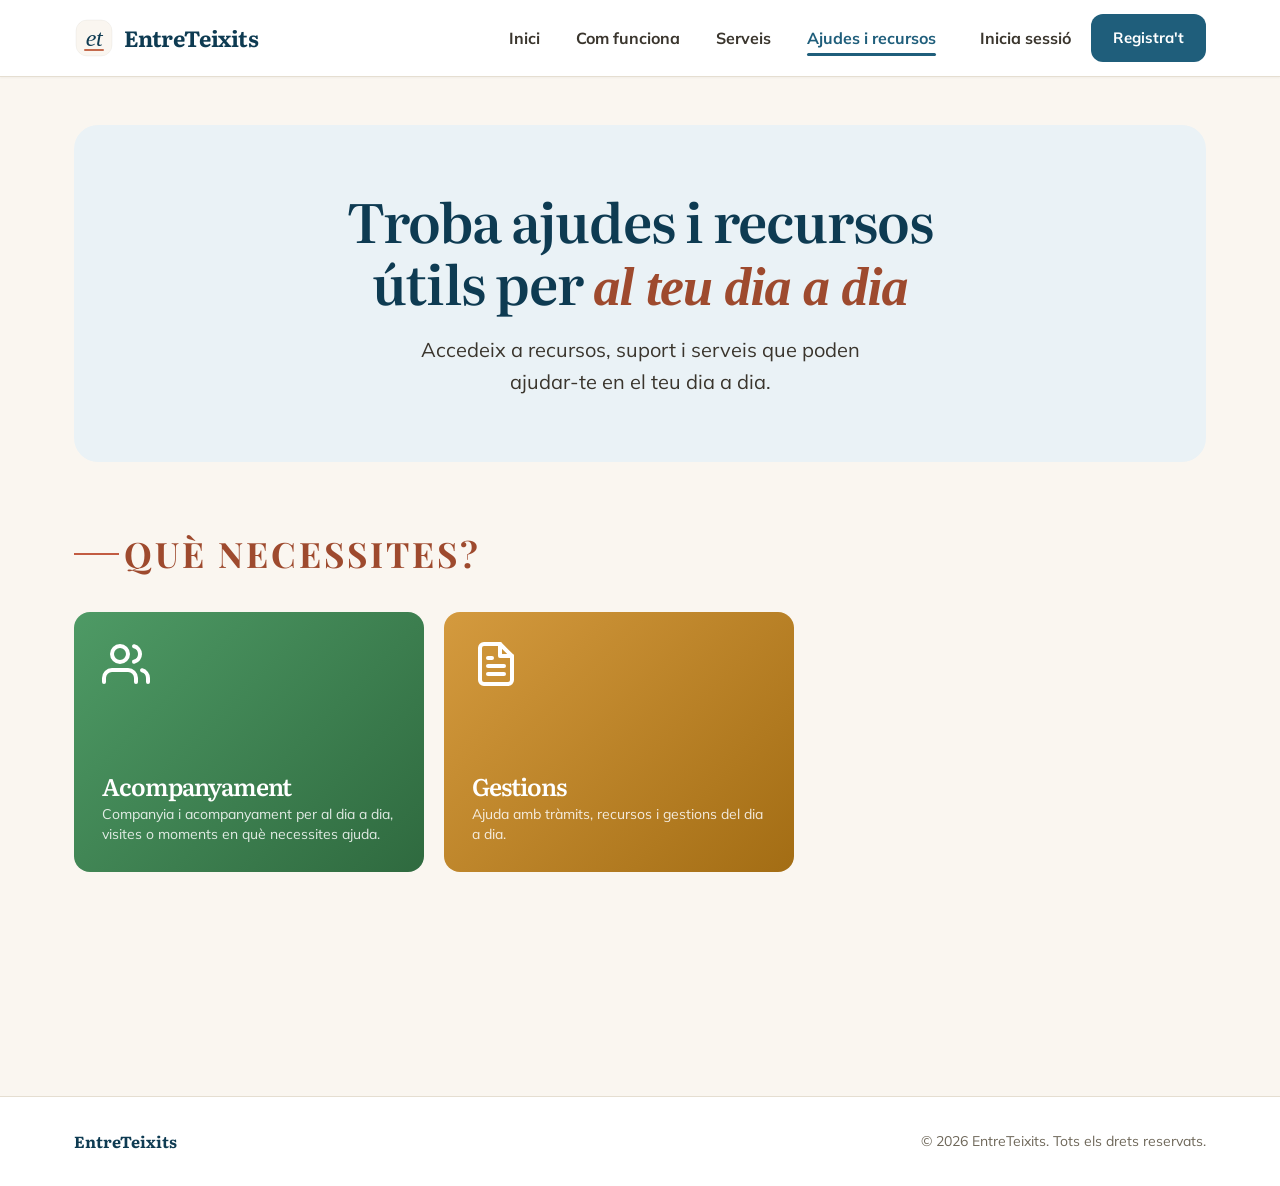
==== commit 1b16bf77: "Versio Navegació" ====
--- a/public/ajudes-recursos.html
+++ b/public/ajudes-recursos.html
@@ -40,21 +40,20 @@
   <main>
     <div class="serveis-wrap">
       <!-- Bloc informatiu de la pàgina -->
-      <div class="page-hero">
-        <span class="page-hero-label">Ajudes i recursos</span>
-        <h1>De quines ajudes disposes?</h1>
-        <p>Informa't dels serveis d'acompanyament i gestió de tràmits disponibles per millorar el teu benestar i qualitat de vida.</p>
+          <div class="page-hero">
+      <h1 id="page-heading">Troba ajudes i recursos útils per <span style="color:#9E4A2E""><em>al teu dia a dia</em></span></h1>
+      <p>Accedeix a recursos, suport i serveis que poden ajudar-te en el teu dia a dia.</p>
       </div>
       <!-- Selecció de categories -->
       <section class="pas-seccio" id="pas-triar-categoria">
-        <h2 class="pas-titol">Què necessites?</h2>
-        <div class="serveis-grid serveis-grid-cataleg serveis-grid-2col" id="grid-ajudes">
+        <h2 class="pas-titol page-hero-label" >Què necessites?</h2>
+        <div class="serveis-grid serveis-grid-cataleg serveis-grid-2col" id="grid-ajudes" style="padding-top: 30px;">
           <button type="button" class="category-tile-btn" data-cat="acompanyament">
             <div class="categoria-tile cat-acompanyament">
               <img src="../assets/img/users.svg" height="48" width="48" alt="" class="icone-blanc">
               <div>
                 <h3>Acompanyament</h3>
-                <p>Companyia, suport emocional i presència propera per als moments en què necessites algú al teu costat.</p>
+                <p>Companyia i acompanyament per al dia a dia, visites o moments en què necessites ajuda.</p>
               </div>
             </div>
           </button>
@@ -63,14 +62,14 @@
               <img src="../assets/img/file-text.svg" height="48" width="48" alt="" class="icone-blanc">
               <div>
                 <h3>Gestions</h3>
-                <p>Ajuda amb tràmits administratius, assessoria i gestió de recursos i serveis locals al teu abast.</p>
+                <p>Ajuda amb tràmits, recursos i gestions del dia a dia.</p>
               </div>
             </div>
           </button>
         </div>
       </section>
       <!-- Contenidor on mostrem els resultats -->
-      <section id="seccio-resultats" hidden>
+      <section id="seccio-resultats" class="hidden">
         <div class="resultats-cap">
           <div class="resultats-cap-left">
             <button type="button" id="btn-tornar-opcions" class="btn-tornar-cerca">← Canviar opció</button>
--- a/assets/css/style.css
+++ b/assets/css/style.css
@@ -1,14 +1,6 @@
-/* ============================================================
-   EntreTeixits — style.css
-   Components globals + estils de cada pàgina
-   WCAG AA · Mulish + Literata · 18px base · 48px touch targets
-   ============================================================ */
 
 @import url("https://fonts.googleapis.com/css2?family=DM+Sans:wght@400;500;600;700&family=Mulish:ital,wght@0,400;0,500;0,600;0,700;0,800;1,400;1,600&family=Literata:ital,opsz,wght@0,7..72,400;0,7..72,500;0,7..72,600;0,7..72,700;1,7..72,400&family=Playfair+Display:wght@400;700&display=swap");
 
-/* ─────────────────────────────────────────────────────────
-   1. RESET + BASE
-───────────────────────────────────────────────────────── */
 *,
 *::before,
 *::after {
@@ -16,8 +8,6 @@
   margin: 0;
   padding: 0;
 }
-
-[hidden] { display: none !important; }
 
 html {
   background: #FAF6F0;
@@ -34,11 +24,7 @@
   font-size: 20px;
 }
 
-h1,
-h2,
-h3,
-h4,
-h5 {
+h1, h2, h3, h4, h5 {
   font-family: "Literata", "Source Serif Pro", Georgia, serif;
   font-weight: 600;
   line-height: 1.15;
@@ -98,28 +84,20 @@
   color: #1F1B16;
 }
 
-img,
-svg {
+img, svg {
   display: block;
 }
 
-ol,
-ul {
+ol, ul {
   list-style: none;
 }
 
-@media (prefers-reduced-motion: reduce) {
-  *,
-  *::before,
-  *::after {
-    animation-duration: .001ms !important;
-    transition-duration: .001ms !important;
-  }
-}
-
-/* ─────────────────────────────────────────────────────────
-   2. HEADER
-───────────────────────────────────────────────────────── */
+.hidden {
+  display: none !important;
+}
+
+/* Estils de la capçalera */
+
 header {
   position: sticky;
   top: 0;
@@ -229,10 +207,8 @@
   box-shadow: 0 2px 6px rgba(31,27,22,.05), 0 1px 2px rgba(31,27,22,.04);
 }
 
-/* ─────────────────────────────────────────────────────────
-   3. BOTONS
-───────────────────────────────────────────────────────── */
-.btn {
+/* Elements dels botons = CTAs */
+.cta {
   display: inline-flex;
   align-items: center;
   justify-content: center;
@@ -249,74 +225,73 @@
   white-space: nowrap;
   background: #1F5E7B;
   color: #fff;
-  transition: background 220ms cubic-bezier(.2,.8,.2,1),
-              box-shadow 220ms cubic-bezier(.2,.8,.2,1),
-              color 220ms cubic-bezier(.2,.8,.2,1),
-              transform 140ms cubic-bezier(.2,.8,.2,1);
-}
-
-.btn:hover {
+  transition: background 220ms cubic-bezier(.2,.8,.2,1), box-shadow 220ms cubic-bezier(.2,.8,.2,1), color 220ms cubic-bezier(.2,.8,.2,1), transform 140ms cubic-bezier(.2,.8,.2,1);
+}
+
+.cta:hover {
   background: #0E3B52;
   box-shadow: 0 8px 18px rgba(31,94,123,.3);
   color: #fff;
 }
 
-.btn:active {
+.cat:active {
   transform: scale(.98);
 }
 
-.btn-primary {
+.cta-primary {
   background: #1F5E7B;
   color: #fff;
   border-color: transparent;
 }
 
-.btn-primary:hover {
+.cta-primary:hover {
   background: #0E3B52;
   color: #fff;
 }
 
-.btn-secondary {
+.cta-secondary {
   background: #FFFFFF;
   color: #1F5E7B;
   border-color: #1F5E7B;
 }
 
-.btn-secondary:hover {
+.cta-secondary:hover {
   background: #EAF2F6;
   box-shadow: none;
-}
-
-.btn-ghost {
+  color: #1F5E7B;
+  
+}
+
+.cta-ghost {
   background: transparent;
   color: #1F5E7B;
   border-color: transparent;
 }
 
-.btn-ghost:hover {
+.cta-ghost:hover {
   background: #F2EDE4;
   box-shadow: none;
 }
 
-.btn-white {
+.cta-white {
   background: #fff;
   color: #0E3B52;
   border-color: transparent;
 }
 
-.btn-white:hover {
+.cta-white:hover {
   background: #F2EDE4;
   color: #0E3B52;
   box-shadow: none;
 }
 
-.btn-outline-white {
+.cta-outline-white {
   background: transparent;
   color: #fff;
   border: 2px solid rgba(255,255,255,.45);
 }
 
-.btn-outline-white:hover {
+.cta-outline-white:hover {
   background: rgba(255,255,255,.1);
   border-color: rgba(255,255,255,.7);
   color: #fff;
@@ -350,20 +325,15 @@
   transform: scale(.98);
 }
 
-/* ─────────────────────────────────────────────────────────
-   4. LAYOUT PRINCIPAL
-───────────────────────────────────────────────────────── */
+/* Estils principals */
+
 main {
   max-width: 1180px;
   margin: 0 auto;
   padding: 48px 24px 80px;
 }
 
-/* ─────────────────────────────────────────────────────────
-   5. COMPONENTS GLOBALS
-───────────────────────────────────────────────────────── */
-
-/* Utilitat — lectors de pantalla */
+/* Utilitat — lectors de pantalla. Ajuda de la IA per aquesta part*/
 .sr-only {
   position: absolute;
   width: 1px;
@@ -389,7 +359,7 @@
   transition: color 140ms;
 }
 
-.back-link svg {
+/* .back-link svg {
   width: 18px;
   height: 18px;
   stroke: currentColor;
@@ -398,7 +368,7 @@
   stroke-linecap: round;
   stroke-linejoin: round;
   transition: transform 140ms;
-}
+} */
 
 .back-link:hover {
   color: #1F5E7B;
@@ -408,8 +378,8 @@
   transform: translateX(-3px);
 }
 
-/* Spinner */
-.spinner {
+/* Wait a la cerca (cercle) - Ajuda de la IA */
+.wait {
   width: 22px;
   height: 22px;
   border: 3px solid #E5DED1;
@@ -425,7 +395,7 @@
   }
 }
 
-/* Loading states */
+/* Estats de l'espera de càrrega de la informació */
 .loading-state {
   display: flex;
   align-items: center;
@@ -445,7 +415,7 @@
   color: #6E6759;
 }
 
-#fitxa-loading .spinner {
+#fitxa-loading .wait {
   width: 24px;
   height: 24px;
 }
@@ -459,9 +429,8 @@
   color: #6E6759;
 }
 
-/* Badges / pills */
-.fitxa-cat-badge,
-.pill {
+.fitxa-cat-indicador, 
+.etiqueta{
   display: inline-flex;
   align-items: center;
   gap: 6px;
@@ -473,53 +442,52 @@
   font-weight: 700;
 }
 
-.pill-verd {
+.etiqueta-verd {
   background: #E6F2EA;
   color: #2F6A3F;
 }
 
-.pill-terr {
+.etiqueta-terr {
   background: #FBEEE6;
   color: #9E4A2E;
 }
 
-.pill-safra {
+.etiqueta-safra {
   background: #FAEFD7;
   color: #A36D14;
 }
 
-.pill-vermell {
+.etiqueta-vermell {
   background: #FBE7E3;
   color: #A8261C;
 }
 
-/* Category dots */
-.interest-dot {
+.interest-punt {
   border-radius: 50%;
   flex-shrink: 0;
 }
 
-.dot-llar {
+.punt-llar {
   background: #1F5E7B;
 }
 
-.dot-activitats {
+.punt-activitats {
   background: #C46A4D;
 }
 
-.dot-desplacaments {
+.punt-desplacaments {
   background: #0E3B52;
 }
 
-.dot-gestions {
+.punt-gestions {
   background: #A36D14;
 }
 
-.dot-acompanyament {
+.punt-acompanyament {
   background: #2F6A3F;
 }
 
-/* Status messages */
+/* Estils dels missatges */
 .missatge-ok {
   display: inline-flex;
   align-items: center;
@@ -535,7 +503,7 @@
   font-size: 17px;
 }
 
-.error-msg {
+.error-missatge {
   display: block;
   margin-top: 6px;
   font-size: 14px;
@@ -543,8 +511,7 @@
   color: #A8261C;
 }
 
-/* State boxes */
-.state-box {
+.caixa-estat {
   background: #FFFFFF;
   border: 1px solid #E5DED1;
   border-radius: 16px;
@@ -553,7 +520,7 @@
   box-shadow: 0 2px 6px rgba(31,27,22,.05), 0 1px 2px rgba(31,27,22,.04);
 }
 
-.state-box svg {
+/* .state-box svg {
   width: 56px;
   height: 56px;
   stroke: #C9C1B2;
@@ -563,8 +530,9 @@
   stroke-linejoin: round;
   margin: 0 auto 20px;
 }
-
-.state-box p {
+  */
+
+.caixa-estat p {
   font-size: 18px;
   color: #6E6759;
   max-width: 324px;
@@ -572,7 +540,7 @@
   line-height: 1.55;
 }
 
-.empty-state {
+.estat-buit {
   text-align: center;
   padding: 64px 24px;
   background: #FFFFFF;
@@ -580,7 +548,7 @@
   border-radius: 16px;
 }
 
-.empty-state svg {
+/* .empty-state svg {
   width: 56px;
   height: 56px;
   stroke: #C9C1B2;
@@ -590,19 +558,20 @@
   stroke-linejoin: round;
   margin: 0 auto 20px;
 }
-
-.empty-state p {
+  */
+
+.estat-buit p {
   font-size: 18px;
   color: #6E6759;
   margin: 0;
 }
 
-.empty-panel {
+.estat-buit-panel {
   text-align: center;
   padding: 48px 24px;
 }
 
-.empty-panel svg {
+/*.empty-panel svg {
   width: 52px;
   height: 52px;
   stroke: #C9C1B2;
@@ -612,15 +581,16 @@
   stroke-linejoin: round;
   margin: 0 auto 16px;
 }
-
-.empty-panel p {
+*/
+
+.estat-buit-panel p {
   color: #6E6759;
   font-size: 17px;
   margin: 0 0 20px;
 }
 
-/* Toast */
-.toast {
+/* Aquests missatges els hem configurat amb l'ajuda de la IA */
+.missatge-confirm {
   position: fixed;
   bottom: 28px;
   left: 50%;
@@ -646,7 +616,7 @@
   }
 }
 
-/* Page header */
+/* Capçalera de les pàgines */
 .page-header {
   margin-bottom: 32px;
   padding-bottom: 24px;
@@ -670,7 +640,6 @@
   margin: 0;
 }
 
-/* Section helper */
 .section {
   margin-bottom: 80px;
 }
@@ -684,14 +653,14 @@
   margin-bottom: 8px;
 }
 
-.section-intro {
-  font-size: 19px;
-  color: #3A352D;
-  max-width: 1120px;
+.section-intro p{
+  font-size: 20px;
+  color: #0E3B52;
+  max-width: 800px;
+  font-weight: normal;
   margin: 0;
 }
 
-/* CTA band */
 .cta-band {
   background: #0E3B52;
   border-radius: 24px;
@@ -724,16 +693,15 @@
   flex-wrap: wrap;
 }
 
-/* ─────────────────────────────────────────────────────────
-   6. FORMULARIS
-───────────────────────────────────────────────────────── */
-.auth-wrap {
+/* Formularis */
+
+.formulari-login {
   display: flex;
   justify-content: center;
   align-items: flex-start;
 }
 
-.auth-form {
+.login-form{
   background: #FFFFFF;
   border: 1px solid #E5DED1;
   border-radius: 16px;
@@ -741,48 +709,32 @@
   width: 100%;
   max-width: 480px;
   box-shadow: 0 6px 16px rgba(31,27,22,.06), 0 2px 4px rgba(31,27,22,.04);
-}
-
-.auth-form h1 {
+  
+}
+
+.login-form h1 {
   font-size: 43px;
   margin-bottom: 8px;
-}
-
-.auth-sub {
+  color:#9E4A2E;
+  font-family: "Mulish", system-ui, -apple-system, "Segoe UI", sans-serif;
+}
+
+.login-subtitol {
   color: #6E6759;
   font-size: 17px;
   margin-bottom: 32px;
   line-height: 1.5;
 }
 
-.auth-form p.small {
+.login-form p.small {
   font-size: 17px;
   text-align: center;
   margin-top: 24px;
   color: #6E6759;
 }
 
-.auth-form p.small a {
-  font-weight: 700;
-}
-
-/* Step bar */
-.step-bar {
-  display: flex;
-  gap: 8px;
-  margin-bottom: 28px;
-}
-
-.step-dot {
-  flex: 1;
-  height: 6px;
-  border-radius: 3px;
-  background: #E5DED1;
-  transition: background 220ms;
-}
-
-.step-dot.active {
-  background: #1F5E7B;
+.login-form p.small a {
+  font-weight: 700;
 }
 
 /* Camps de formulari */
@@ -900,7 +852,6 @@
   margin-top: 5px;
 }
 
-/* Check-row */
 .check-row {
   display: flex;
   align-items: center;
@@ -929,7 +880,6 @@
   background: #EAF2F6;
 }
 
-/* Fieldset */
 fieldset {
   border: none;
   padding: 0;
@@ -943,7 +893,6 @@
   color: #1F1B16;
 }
 
-/* Form row 2 columnes */
 .form-row {
   display: grid;
   grid-template-columns: 1fr 1fr;
@@ -966,7 +915,14 @@
   font-size: 16px;
 }
 
-/* Feedback de formulari */
+.form-actions button[type="submit"] img {
+  width: 20px;
+  height: 20px;
+  flex-shrink: 0;
+  filter: brightness(0) invert(1);
+}
+
+/* Missatges del formulari */
 #contacte-ok {
   display: none;
   align-items: center;
@@ -981,15 +937,11 @@
   font-size: 16px;
 }
 
-#contacte-ok svg {
+#contacte-ok img {
   width: 20px;
   height: 20px;
-  stroke: currentColor;
-  fill: none;
-  stroke-width: 2.5;
-  stroke-linecap: round;
-  stroke-linejoin: round;
   flex-shrink: 0;
+  filter: brightness(0);
 }
 
 #contacte-error {
@@ -1004,7 +956,6 @@
   font-size: 16px;
 }
 
-/* Interest items */
 .interest-grid {
   display: flex;
   flex-direction: column;
@@ -1040,14 +991,33 @@
   cursor: pointer;
 }
 
-.interest-dot {
+.interest-punt {
   width: 14px;
   height: 14px;
 }
 
-/* ─────────────────────────────────────────────────────────
-   7. INDEX.HTML
-───────────────────────────────────────────────────────── */
+/* Indicadors dels passos */
+.passos-barra {
+  display: flex;
+  gap: 8px;
+  margin-bottom: 28px;
+}
+
+.passos-punt {
+  flex: 1;
+  height: 6px;
+  border-radius: 3px;
+  background: #E5DED1;
+  transition: background 220ms;
+}
+
+.passos-punt.active {
+  background: #1F5E7B;
+}
+
+
+/* Estils relacionats a la pàgina INDEX.HTML*/
+
 .hero-landing {
   display: grid;
   grid-template-columns: 1fr 1fr;
@@ -1067,17 +1037,18 @@
 }
 
 .hero-text h1 {
-  font-size: 54px;
+  font-size: 56px;
   color: #0E3B52;
   line-height: 1.1;
   margin-bottom: 20px;
+  font-family:"Literata", "Source Serif Pro", Georgia, serif; ;
 }
 
 .hero-text p {
-  font-size: 19px;
+  font-size: 18px;
   color: #3A352D;
-  line-height: 1.6;
-  max-width: 342px;
+  line-height: 1.4;
+  max-width: 375px;
   margin-bottom: 36px;
 }
 
@@ -1105,27 +1076,41 @@
   flex-wrap: wrap;
 }
 
-.home-serveis {
+.index-serveis, 
+.section-intro {
   margin-bottom: 80px;
 }
 
-.home-serveis h2 {
+.index-serveis h2,
+.section-intro h2,
+.pas-seccio h2 {
+  color: #9E4A2E;
+  margin-bottom: 8px;
+  font-size: 35px;
+  padding-left: 50px;
+  margin-bottom: 8px;
+}
+
+.index-serveis h3 {
+  font-size: 30px;
+  font-weight: normal;
+  margin-bottom: 8px;  
   color: #0E3B52;
-  margin-bottom: 8px;
-}
-
-.home-serveis .section-intro {
+}
+
+.index-serveis,
+.section-intro {
   margin-bottom: 32px;
 }
 
-/* Categories grid */
+
 .serveis-grid {
   display: grid;
   grid-template-columns: repeat(5,1fr);
   gap: 16px;
 }
 
-.category-link {
+.categoria-link {
   text-decoration: none;
   display: block;
 }
@@ -1186,9 +1171,8 @@
   filter: brightness(0) invert(1);
 }
 
-/* ─────────────────────────────────────────────────────────
-   8. FUNCIONAMENT.HTML
-───────────────────────────────────────────────────────── */
+/* Estils de la pàgina de Funcionament */
+
 .page-hero {
   background: #EAF2F6;
   border-radius: 24px;
@@ -1211,16 +1195,16 @@
   line-height: 1.6;
 }
 
-.steps {
+.passos {
   margin-bottom: 80px;
 }
 
-.steps-list {
+.passos-list {
   display: flex;
   flex-direction: column;
 }
 
-.step {
+.pas {
   display: grid;
   grid-template-columns: 120px 1fr;
   gap: 0 40px;
@@ -1229,11 +1213,11 @@
   padding-bottom: 56px;
 }
 
-.step:last-child {
+.pas:last-child {
   padding-bottom: 0;
 }
 
-.step:not(:last-child)::after {
+.pas:not(:last-child)::after {
   content: "";
   position: absolute;
   left: 59px;
@@ -1243,14 +1227,14 @@
   background: #E5DED1;
 }
 
-.step-num-wrap {
+.pas-num-wrap {
   display: flex;
   flex-direction: column;
   align-items: center;
   flex-shrink: 0;
 }
 
-.step-num {
+.pas-num {
   width: 80px;
   height: 80px;
   border-radius: 50%;
@@ -1266,15 +1250,15 @@
   box-shadow: 0 6px 16px rgba(31,27,22,.06), 0 2px 4px rgba(31,27,22,.04);
 }
 
-.step:nth-child(2) .step-num {
+.pas:nth-child(2) .pas-num {
   background: #C46A4D;
 }
 
-.step:nth-child(3) .step-num {
+.pas:nth-child(3) .pas-num {
   background: #2F6A3F;
 }
 
-.step-content {
+.pas-content {
   background: #FFFFFF;
   border: 1px solid #E5DED1;
   border-radius: 16px;
@@ -1282,7 +1266,7 @@
   box-shadow: 0 2px 6px rgba(31,27,22,.05), 0 1px 2px rgba(31,27,22,.04);
 }
 
-.step-tag {
+.pas-tag {
   display: inline-block;
   font-size: 13px;
   font-weight: 700;
@@ -1292,28 +1276,28 @@
   margin-bottom: 12px;
 }
 
-.step:nth-child(2) .step-tag {
+.pas:nth-child(2) .pas-tag {
   color: #9E4A2E;
 }
 
-.step:nth-child(3) .step-tag {
+.pas:nth-child(3) .pas-tag {
   color: #2F6A3F;
 }
 
-.step-content h2 {
+.pas-content h2 {
   font-size: 34px;
   color: #1F1B16;
   margin-bottom: 12px;
 }
 
-.step-content p {
+.pas-content p {
   font-size: 18px;
   color: #3A352D;
   line-height: 1.65;
   margin: 0;
 }
 
-.step-detall {
+.pas-detall {
   margin-top: 20px;
   padding-top: 20px;
   border-top: 1px solid #E5DED1;
@@ -1322,7 +1306,7 @@
   gap: 10px;
 }
 
-.step-etiqueta {
+.pas-etiqueta {
   display: inline-flex;
   align-items: center;
   gap: 6px;
@@ -1334,15 +1318,13 @@
   font-weight: 700;
 }
 
-.step-etiqueta svg {
-  width: 15px;
-  height: 15px;
+.pas-etiqueta img {
+  width: 20px;
+  height: 20px;
   stroke: currentColor;
-  fill: none;
-  stroke-width: 2;
-  stroke-linecap: round;
-  stroke-linejoin: round;
-}
+
+}
+
 
 .usuaris {
   display: grid;
@@ -1359,7 +1341,7 @@
   box-shadow: 0 2px 6px rgba(31,27,22,.05), 0 1px 2px rgba(31,27,22,.04);
 }
 
-.usuaris-icon {
+.usuaris-icona {
   width: 56px;
   height: 56px;
   border-radius: 12px;
@@ -1389,19 +1371,16 @@
   margin: 0;
 }
 
-/* ─────────────────────────────────────────────────────────
-   9. SERVEIS.HTML
-───────────────────────────────────────────────────────── */
-
-/* ── Contenidor principal ── */
-.serveis-wrap {
+/* Estils de la pàgina de Serveis.
+Aquí hem tingut ajuda de la IA per mostrar correctament la informació */
+
+.serveis-contenidor {
   max-width: 1200px;
   margin: 0 auto;
   padding: 56px 40px 96px;
 }
 
-/* ── Hero — etiqueta + títol + subtítol ── */
-.serveis-wrap .page-hero {
+.serveis-contenidor .page-hero {
   background: none;
   border-radius: 0;
   padding: 0;
@@ -1427,12 +1406,12 @@
   left: 0;
   top: 50%;
   transform: translateY(-50%);
-  width: 18px;
+  width: 45px;
   height: 2px;
   background-color: #C25C42;
 }
 
-.serveis-wrap .page-hero h1 {
+.serveis-contenidor .page-hero h1 {
   font-family: 'Playfair Display', serif;
   font-size: 52px;
   font-weight: 700;
@@ -1441,7 +1420,7 @@
   margin-bottom: 14px;
 }
 
-.serveis-wrap .page-hero p {
+.serveis-contenidor .page-hero p {
   font-size: 17px;
   color: #6B7A85;
   max-width: 480px;
@@ -1449,7 +1428,6 @@
   margin: 0;
 }
 
-/* ── Stepper (prototip catàleg) ── */
 .pasos-serveis {
   position: relative;
   margin-bottom: 48px;
@@ -1477,16 +1455,16 @@
   z-index: 1;
 }
 
-.serveis-stepper__step {
+.serveis-stepper-passos {
   flex: 0 0 auto;
   max-width: 46%;
 }
 
-.serveis-stepper__step:last-child {
+.serveis-stepper-passos:last-child {
   text-align: right;
 }
 
-.pasos-serveis-dot {
+.pasos-serveis-punt {
   display: block;
   width: 22px;
   height: 22px;
@@ -1497,7 +1475,7 @@
   transition: background-color 200ms ease, border-color 200ms ease, transform 200ms ease;
 }
 
-.serveis-stepper__step.is-active .pasos-serveis-dot {
+.serveis-stepper-passos.is-active .pasos-serveis-punt {
   width: 28px;
   height: 28px;
   background-color: #fff;
@@ -1505,7 +1483,7 @@
   box-shadow: 0 0 0 1px #1A4D56;
 }
 
-.serveis-stepper__step.is-done .pasos-serveis-dot {
+.serveis-stepper-passos.is-done .pasos-serveis-punt {
   background-color: #1A4D56;
   border-color: #1A4D56;
 }
@@ -1517,12 +1495,11 @@
   color: #6B7A85;
 }
 
-.serveis-stepper__step.is-active .pasos-serveis-label,
-.serveis-stepper__step.is-done .pasos-serveis-label {
+.serveis-stepper-passos.is-active .pasos-serveis-label,
+.serveis-stepper-passos.is-done .pasos-serveis-label {
   color: #1A4D56;
 }
 
-/* ── Seccions del flux (prototip) ── */
 .pas-seccio {
   margin-bottom: 48px;
 }
@@ -1536,13 +1513,13 @@
 }
 
 .pas-intro {
-  font-size: 16px;
-  color: #6B7A85;
+  font-size: 18px;
+  color: #061d29;
   margin: 0 0 24px;
   line-height: 1.5;
 }
 
-/* Graella de serveis (com a l'inici) */
+/* Graella de serveis (com la pàgina d'inici) */
 .serveis-grid-cataleg {
   grid-template-columns: repeat(3, 1fr);
   gap: 20px;
@@ -1570,7 +1547,6 @@
   outline-offset: 3px;
 }
 
-/* Tiles del catàleg de serveis (pàgina serveis.html) */
 .serveis-grid-cataleg .category-tile-btn .categoria-tile {
   min-height: 260px;
   padding: 28px;
@@ -1613,6 +1589,23 @@
 }
 
 /* Subcategories */
+.pas-subcategories {
+  overflow: hidden;
+  max-height: 0;
+  transition: max-height 0.35s ease;
+}
+
+.pas-subcategories.is-open {
+  max-height: 400px;
+}
+
+.pas-subcategories .pas-intro {
+  margin-top: 28px;
+  padding-top: 24px;
+  border-top: 1.5px solid #D4E6E9;
+  margin-bottom: 16px;
+}
+
 .pas-subcategories .subcategories-nav {
   display: flex;
   flex-wrap: wrap;
@@ -1623,15 +1616,13 @@
   margin: 0;
 }
 
-/* Codi postal centrat */
+
 .pas-codi-postal {
-  text-align: center;
+  text-align: left;
 }
 
 .pas-codi-postal .pas-intro {
-  max-width: 420px;
-  margin-left: auto;
-  margin-right: auto;
+  max-width: 700px;
 }
 
 .codi-bloc {
@@ -1654,7 +1645,7 @@
   gap: 16px;
 }
 
-.cp-label-centrat {
+.codi-label-centrat {
   font-size: 14px;
   font-weight: 600;
   color: #1A4D56;
@@ -1676,12 +1667,12 @@
 }
 
 .codi-camps-item label {
-  font-size: 13px;
+  font-size: 16px;
   font-weight: 600;
   color: #1A4D56;
 }
 
-.codi-camps-item #input-cp {
+.codi-camps-item #input-codi {
   width: 100%;
   border: 1.5px solid #B5CDD2;
   border-radius: 8px;
@@ -1693,22 +1684,22 @@
   box-sizing: border-box;
 }
 
-.codi-camps-item #input-cp:focus {
+.codi-camps-item #input-codi:focus {
   border-color: #1A4D56;
   outline: none;
 }
 
-.codi-camps-item--radi .slider-wrap--cerca {
+.codi-camps-item-radi .slider-wrap-cerca {
   min-height: 48px;
   padding-top: 4px;
 }
 
-.codi-camps-item--radi .slider-wrap--cerca input[type="range"] {
+.codi-camps-item-radi .slider-wrap-cerca input[type="range"] {
   flex: 1;
   min-width: 0;
 }
 
-.codi-form-centrat .btn-aplicar {
+.codi-form-centrat .cta-aplicar {
   white-space: nowrap;
 }
 
@@ -1777,7 +1768,7 @@
   margin: 0;
 }
 
-.cp-input-row {
+.codi-input-row {
   display: flex;
   gap: 12px;
   width: 100%;
@@ -1786,29 +1777,29 @@
   flex-wrap: wrap;
 }
 
-.cp-input-row #input-cp {
+.codi-input-row #input-codi {
   flex: 1;
   min-width: 140px;
   width: auto;
 }
 
-.cp-input-row #btn-cp {
+.codi-input-row #btn-codi {
   flex-shrink: 0;
 }
 
-.cp-registered-info--centrat {
+.codi-registered-info-centrat {
   display: inline-flex;
   margin: 0 auto;
 }
 
-.pas-codi-postal .error-msg {
+.pas-codi-postal .error-missatge {
   display: block;
   margin-top: 12px;
   text-align: center;
 }
 
-.pas-codi-postal #bloc-cp-anonim,
-.pas-codi-postal #bloc-cp-registrat {
+.pas-codi-postal #bloc-codi-anonim,
+.pas-codi-postal #bloc-codi-registrat {
   background: none;
   border-radius: 0;
   padding: 0;
@@ -1817,8 +1808,8 @@
   align-items: center;
 }
 
-/* ── Bloc cerca — usuari anònim ── */
-#bloc-cp-anonim {
+/* Bloc quan l'usuari és anònim*/
+#bloc-codi-anonim {
   background-color: #E8F2F4;
   border: none;
   border-radius: 14px;
@@ -1830,20 +1821,20 @@
   flex-wrap: wrap;
 }
 
-.cp-field {
+.codi-field {
   display: flex;
   flex-direction: column;
   gap: 6px;
 }
 
-.cp-field label {
+.codi-field label {
   font-size: 13px;
   font-weight: 600;
   color: #1A4D56;
   letter-spacing: 0px;
 }
 
-#input-cp {
+#input-codi {
   border: 1.5px solid #B5CDD2;
   border-radius: 8px;
   padding: 13px 16px;
@@ -1857,16 +1848,16 @@
   transition: border-color 180ms ease;
 }
 
-#input-cp:focus {
+#input-codi:focus {
   border-color: #1A4D56;
   box-shadow: none;
 }
 
-#input-cp::placeholder {
+#input-codi::placeholder {
   color: #A0B4BA;
 }
 
-#btn-cp {
+#btn-codi {
   display: inline-flex;
   align-items: center;
   gap: 8px;
@@ -1885,12 +1876,12 @@
   box-shadow: none;
 }
 
-#btn-cp:hover {
+#btn-codi:hover {
   background-color: #163E47;
   box-shadow: none;
 }
 
-#btn-cp svg {
+/* #btn-codi svg {
   width: 17px;
   height: 17px;
   stroke: #FFFFFF;
@@ -1899,8 +1890,9 @@
   stroke-linecap: round;
   stroke-linejoin: round;
 }
-
-#bloc-cp-anonim .error-msg {
+  */
+
+#bloc-codi-anonim .error-missatge {
   font-size: 13px;
   color: #C25C42;
   font-weight: 500;
@@ -1910,8 +1902,8 @@
   margin-top: 0;
 }
 
-/* ── Bloc cerca — usuari registrat ── */
-#bloc-cp-registrat {
+/* Bloc quan l'usuari té la sessió iniciada */
+#bloc-codi-registrat {
   background: none;
   border: none;
   border-radius: 0;
@@ -1919,7 +1911,7 @@
   margin-bottom: 36px;
 }
 
-.cp-registered-info {
+.codi-registered-info {
   display: inline-flex;
   align-items: center;
   gap: 10px;
@@ -1931,7 +1923,7 @@
   font-weight: 500;
 }
 
-.cp-registered-info svg {
+/* .codi-registered-info svg {
   width: 18px;
   height: 18px;
   stroke: #1A4D56;
@@ -1941,13 +1933,14 @@
   stroke-linejoin: round;
   flex-shrink: 0;
 }
-
-.cp-registered-info strong {
+*/
+
+.codi-registered-info strong {
   font-weight: 700;
   color: #1A4D56;
 }
 
-/* ── Barra de filtres ── */
+/* Filtres */
 .filters-bar {
   margin-bottom: 28px;
 }
@@ -1987,7 +1980,7 @@
   border-color: #1A4D56;
 }
 
-.filter-dot {
+.filter-punt {
   width: 8px;
   height: 8px;
   border-radius: 50%;
@@ -1996,14 +1989,24 @@
 }
 
 /* Colors dels punts per categoria (filtres serveis) */
-.filter-dot.dot-llar          { background-color: #5B8C5A; }
-.filter-dot.dot-activitats    { background-color: #C25C42; }
-.filter-dot.dot-desplacaments { background-color: #4A7FA5; }
-.filter-dot.dot-gestions      { background-color: #C9A227; }
-.filter-dot.dot-acompanyament { background-color: #7B6BA8; }
-
-/* ── Barra de resultats ── */
-.results-bar {
+.filter-punt.punt-llar { 
+  background-color: #5B8C5A; 
+}
+.filter-punt.punt-activitats { 
+  background-color: #C25C42;
+ }
+.filter-punt.punt-desplacaments { 
+  background-color: #4A7FA5;
+ }
+.filter-punt.punt-gestions {
+  background-color: #C9A227; 
+}
+.filter-punt.punt-acompanyament { 
+  background-color: #7B6BA8; 
+}
+
+
+.results-barra {
   display: flex;
   align-items: center;
   justify-content: space-between;
@@ -2019,7 +2022,7 @@
   color: #6B7A85;
 }
 
-.verified-label {
+.verificacio-label {
   display: inline-flex;
   align-items: center;
   gap: 8px;
@@ -2031,11 +2034,11 @@
   transition: color 150ms ease;
 }
 
-.verified-label:hover {
+.verificacio-label:hover {
   color: #163E47;
 }
 
-.verified-label input[type="checkbox"] {
+.verificacio-label input[type="checkbox"] {
   width: 16px;
   height: 16px;
   accent-color: #1A4D56;
@@ -2043,7 +2046,7 @@
   flex-shrink: 0;
 }
 
-.verified-label svg {
+/* .verificacio-label svg {
   width: 16px;
   height: 16px;
   stroke: #2A8A7A;
@@ -2053,8 +2056,8 @@
   stroke-linejoin: round;
   flex-shrink: 0;
 }
-
-/* ── Loading ── */
+  */
+
 #serveis-loading {
   display: flex;
   flex-direction: column;
@@ -2066,7 +2069,7 @@
   gap: 16px;
 }
 
-#serveis-loading .spinner {
+#serveis-loading .wait {
   width: 32px;
   height: 32px;
   border: 3px solid #B5CDD2;
@@ -2079,8 +2082,8 @@
   to { transform: rotate(360deg); }
 }
 
-/* ── Prompt box (estat inicial sense cerca) ── */
-.serveis-wrap .prompt-box {
+/* Estat inicial de la cerca */
+.serveis-contenidor .indicador-cerca {
   background-color: #FFFFFF;
   border: 1.5px dashed #B5CDD2;
   border-radius: 14px;
@@ -2092,7 +2095,7 @@
   box-shadow: none;
 }
 
-.serveis-wrap .prompt-box svg {
+.serveis-contenidor .indicador-cerca svg {
   width: 40px;
   height: 40px;
   stroke: #B5CDD2;
@@ -2104,15 +2107,15 @@
   margin: 0 auto 16px;
 }
 
-/* ── Llistat de serveis ── */
-.services-list {
+
+.serveis-llista,
+#serveis-container {
   display: flex;
   flex-direction: column;
-  gap: 16px;
-}
-
-/* ── Targeta de servei ── */
-.service-card {
+  gap: 24px;
+}
+
+.serveis-targeta {
   display: flex;
   flex-direction: row;
   background-color: #FFFFFF;
@@ -2128,13 +2131,13 @@
   color: inherit;
 }
 
-.service-card:hover {
+.serveis-targeta:hover {
   box-shadow: 0 8px 28px rgba(26, 77, 86, 0.14);
   transform: translateY(-2px);
   border-color: transparent;
 }
 
-/* Thumbnail */
+/* Ajuda de la IA - Thumbnail */
 .card-thumb {
   width: 220px;
   flex-shrink: 0;
@@ -2144,11 +2147,21 @@
   min-height: 190px;
 }
 
-.thumb-llar          { background-color: #5B8C5A; }
-.thumb-activitats    { background-color: #C25C42; }
-.thumb-desplacaments { background-color: #4A7FA5; }
-.thumb-gestions      { background-color: #C9A227; }
-.thumb-acompanyament { background-color: #7B6BA8; }
+.thumb-llar { 
+  background-color: #5B8C5A; 
+}
+.thumb-activitats { 
+  background-color: #C25C42; 
+}
+.thumb-desplacaments { 
+  background-color: #4A7FA5; 
+}
+.thumb-gestions { 
+  background-color: #C9A227; 
+}
+.thumb-acompanyament { 
+  background-color: #7B6BA8; 
+}
 
 .card-initial {
   font-family: 'Playfair Display', serif;
@@ -2167,8 +2180,8 @@
   display: block;
 }
 
-.services-list .missatge-buit,
-.services-list .missatge-prompt {
+.serveis-llista .missatge-buit,
+.serveis-llista .missatge-prompt {
   text-align: center;
   color: #6B7A85;
   font-size: 16px;
@@ -2177,7 +2190,7 @@
 }
 
 /* Columna d'informació */
-.card-info {
+.targeta-informacio {
   flex: 1;
   padding: 28px 32px;
   display: flex;
@@ -2186,13 +2199,13 @@
   min-width: 0;
 }
 
-.card-badge-row {
+.targeta-badge-row {
   display: flex;
   align-items: center;
   justify-content: space-between;
 }
 
-.card-badge {
+.targeta-badge {
   display: inline-block;
   background-color: #E5EDEF;
   color: #1A4D56;
@@ -2204,7 +2217,7 @@
   align-self: flex-start;
 }
 
-.card-name {
+.targeta-nom {
   font-family: 'Playfair Display', serif;
   font-size: 22px;
   font-weight: 700;
@@ -2213,7 +2226,7 @@
   margin: 0;
 }
 
-.card-location {
+.targeta-localitzacio {
   display: flex;
   align-items: center;
   gap: 5px;
@@ -2222,7 +2235,7 @@
   margin: 0;
 }
 
-.card-location svg {
+/* .card-location svg {
   width: 15px;
   height: 15px;
   stroke: #6B7A85;
@@ -2232,20 +2245,21 @@
   stroke-linejoin: round;
   flex-shrink: 0;
 }
-
-.card-location strong {
+  */
+
+.targeta-localitzacio strong {
   color: #3D4F5A;
   font-weight: 600;
 }
 
-.card-desc {
+.targeta-descripcio {
   font-size: 15px;
   color: #3D4F5A;
   line-height: 23px;
   margin: 0;
 }
 
-.card-meta {
+.targeta-valoracions {
   display: flex;
   align-items: center;
   gap: 20px;
@@ -2253,7 +2267,7 @@
   margin-top: 4px;
 }
 
-.card-rating {
+.targeta-rating {
   display: flex;
   align-items: center;
   gap: 5px;
@@ -2267,7 +2281,7 @@
   font-size: 15px;
 }
 
-.card-verified {
+.targeta-verificacio {
   display: flex;
   align-items: center;
   gap: 5px;
@@ -2276,7 +2290,7 @@
   color: #2A8A7A;
 }
 
-.card-verified svg {
+/* .targeta-verificacio svg {
   width: 16px;
   height: 16px;
   stroke: #2A8A7A;
@@ -2285,20 +2299,20 @@
   stroke-linecap: round;
   stroke-linejoin: round;
 }
-
-/* Columna de CTAs */
-.card-cta {
-  width: 180px;
+*/
+
+.targeta-cta {
+  width: 200px;
   flex-shrink: 0;
-  padding: 20px 18px;
+  padding: 20px 20px 20px 32px;
   border-left: 1px solid #EEF2F4;
   display: flex;
   flex-direction: column;
   align-items: stretch;
-  gap: 10px;
-}
-
-.btn-fav {
+  justify-content: space-between;
+}
+
+.btn-favorit {
   width: 40px;
   height: 40px;
   border-radius: 50%;
@@ -2313,26 +2327,38 @@
   flex-shrink: 0;
 }
 
-.btn-fav:hover {
+.btn-favorit:hover {
   background-color: #F9D9D2;
 }
 
-.btn-fav svg {
-  width: 18px;
-  height: 18px;
-  stroke: #C25C42;
-  fill: none;
-  stroke-width: 2;
-  stroke-linecap: round;
-  stroke-linejoin: round;
-}
-
-.btn-fav.actiu svg {
-  fill: #C25C42;
-  stroke: #C25C42;
-}
-
-.fav-login-msg {
+.btn-favorit::before {
+  content: '';
+  display: block;
+  width: 20px;
+  height: 20px;
+  background-color: rgba(0, 0, 0, 0.28);
+  -webkit-mask: url('../img/heart.svg') no-repeat center / contain;
+  mask: url('../img/heart.svg') no-repeat center / contain;
+  transition: background-color 0.15s;
+}
+
+.btn-favorit:hover::before {
+  background-color: #C46A4D;
+}
+
+.btn-favorit.actiu::before {
+  background-color: #C46A4D;
+  -webkit-mask: url('../img/heart-fill.svg') no-repeat center / contain;
+  mask: url('../img/heart-fill.svg') no-repeat center / contain;
+}
+
+.targeta-cta-botons {
+  display: flex;
+  flex-direction: column;
+  gap: 10px;
+}
+
+.favorit-login-missatge {
   font-size: 0.75rem;
   color: #C25C42;
   margin: 4px 0 0;
@@ -2340,40 +2366,7 @@
   width: 100%;
 }
 
-.card-price {
-  text-align: center;
-  line-height: 16px;
-}
-
-.price-main {
-  display: inline-flex;
-  align-items: baseline;
-  gap: 2px;
-}
-
-.price-amount {
-  font-family: 'Playfair Display', serif;
-  font-size: 34px;
-  font-weight: 700;
-  color: #1A4D56;
-  line-height: 34px;
-}
-
-.price-currency {
-  font-size: 20px;
-  font-weight: 600;
-  color: #1A4D56;
-}
-
-.price-unit {
-  display: block;
-  font-size: 12px;
-  color: #6B7A85;
-  margin-top: 5px;
-  font-weight: 400;
-}
-
-.card-cta .btn-outline {
+.targeta-cta .btn-outline {
   display: block;
   text-align: center;
   border: 1.5px solid #1A4D56;
@@ -2390,11 +2383,11 @@
   line-height: 17px;
 }
 
-.card-cta .btn-outline:hover {
+.targeta-cta .btn-outline:hover {
   background-color: #F0F6F7;
 }
 
-.card-cta .btn-solid {
+.targeta-cta .btn-solid {
   display: block;
   text-align: center;
   background-color: #1A4D56;
@@ -2411,128 +2404,12 @@
   line-height: 17px;
 }
 
-.card-cta .btn-solid:hover {
+.targeta-cta .btn-solid:hover {
   background-color: #163E47;
   border-color: #163E47;
 }
 
-/* ── Responsive serveis — tablet ── */
-@media (max-width: 900px) {
-  .serveis-wrap {
-    padding: 40px 28px 72px;
-  }
-  .serveis-wrap .page-hero h1 {
-    font-size: 40px;
-    line-height: 44px;
-  }
-  .card-thumb {
-    width: 160px;
-  }
-  .card-initial {
-    font-size: 56px;
-    line-height: 56px;
-  }
-}
-
-/* ── Responsive serveis — catàleg prototip ── */
-@media (max-width: 900px) {
-  .serveis-grid-cataleg {
-    grid-template-columns: repeat(2, 1fr);
-  }
-
-  .pasos-serveis-label{
-    font-size: 13px;
-  }
-}
-
-@media (max-width: 680px) {
-  .serveis-grid-cataleg {
-    grid-template-columns: 1fr;
-  }
-
-  .codi-camps-grid {
-    grid-template-columns: 1fr;
-  }
-
-  .pasos-serveis-step {
-    flex-direction: column;
-    gap: 20px;
-  }
-
-  .pasos-serveis-track {
-    display: none;
-  }
-
-  .serveis-stepper__step,
-  .serveis-stepper__step:last-child {
-    text-align: left;
-    max-width: 100%;
-  }
-}
-
-/* ── Responsive serveis — mòbil ── */
-@media (max-width: 680px) {
-  .serveis-wrap {
-    padding: 32px 20px 56px;
-  }
-  .serveis-wrap .page-hero h1 {
-    font-size: 32px;
-    line-height: 35px;
-  }
-  .serveis-wrap .page-hero p {
-    font-size: 15px;
-    line-height: 24px;
-  }
-  #bloc-cp-anonim {
-    flex-direction: column;
-    align-items: stretch;
-    padding: 20px;
-  }
-  #input-cp {
-    width: 100%;
-  }
-  #btn-cp {
-    width: 100%;
-    justify-content: center;
-  }
-  .service-card {
-    flex-direction: column;
-  }
-  .card-thumb {
-    width: 100%;
-    min-height: 120px;
-  }
-  .card-info {
-    padding: 20px;
-  }
-  .card-cta {
-    width: 100%;
-    border-left: none;
-    border-top: 1px solid #EEF2F4;
-    padding: 16px 20px;
-    flex-direction: row;
-    flex-wrap: wrap;
-    align-items: center;
-    gap: 12px;
-  }
-  .btn-fav {
-    order: -1;
-  }
-  .card-price {
-    flex: 1;
-    text-align: left;
-    line-height: 16px;
-  }
-  .card-cta .btn-outline,
-  .card-cta .btn-solid {
-    flex: 1;
-    min-width: 130px;
-  }
-}
-
-/* ─────────────────────────────────────────────────────────
-   10. FITXA-SERVEI.HTML
-───────────────────────────────────────────────────────── */
+/*  Estils fitxa de serveis */
 .fitxa-layout {
   display: grid;
   grid-template-columns: 1fr 340px;
@@ -2646,7 +2523,7 @@
   color: #C46A4D;
 }
 
-.fitxa-info {
+.fitxa-informacio {
   display: flex;
   flex-direction: column;
   gap: 12px;
@@ -2655,7 +2532,7 @@
   border-bottom: 1px solid #E5DED1;
 }
 
-.fitxa-info-row {
+.fitxa-informacio-row {
   display: flex;
   align-items: center;
   gap: 10px;
@@ -2663,7 +2540,7 @@
   color: #3A352D;
 }
 
-.fitxa-info-row svg {
+/* .fitxa-info-row svg {
   width: 18px;
   height: 18px;
   stroke: #6E6759;
@@ -2673,24 +2550,26 @@
   stroke-linejoin: round;
   flex-shrink: 0;
 }
-
-.fitxa-info-row.valoracio {
+  */
+
+.fitxa-informacio-row.valoracio {
   color: #A36D14;
   font-weight: 700;
 }
 
-.fitxa-info-row.valoracio svg {
+/*.fitxa-info-row.valoracio svg {
   stroke: #A36D14;
 }
-
-.fitxa-info-row.verified {
+*/
+.fitxa-informacio-row.verified {
   color: #2F6A3F;
   font-weight: 700;
 }
 
-.fitxa-info-row.verified svg {
+/*.fitxa-info-row.verified svg {
   stroke: #2F6A3F;
 }
+*/
 
 #fitxa-adreca,
 #fitxa-rating,
@@ -2709,13 +2588,11 @@
   text-decoration: underline;
 }
 
-#seccio-descripcio,
-#seccio-preu {
+#seccio-descripcio {
   margin-bottom: 32px;
 }
 
-#seccio-descripcio h2,
-#seccio-preu h2 {
+#seccio-descripcio h2 {
   font-size: 27px;
   color: #0E3B52;
   margin-bottom: 12px;
@@ -2728,18 +2605,11 @@
   margin: 0;
 }
 
-#fitxa-preu {
-  font-size: 28px;
-  font-weight: 700;
-  color: #1F1B16;
-  margin: 0;
-}
-
 #fitxa-contingut {
   display: none;
 }
 
-.fitxa-card {
+.fitxa-targeta {
   position: sticky;
   top: 96px;
   background: #FFFFFF;
@@ -2749,43 +2619,27 @@
   box-shadow: 0 6px 16px rgba(31,27,22,.06), 0 2px 4px rgba(31,27,22,.04);
 }
 
-.fitxa-card__price {
-  font-size: 32px;
-  font-weight: 700;
-  color: #1F1B16;
-  font-family: "Literata", "Source Serif Pro", Georgia, serif;
-  margin-bottom: 4px;
-  display: block;
-}
-
-.fitxa-card__price-label {
-  font-size: 14px;
-  color: #6E6759;
-  margin-bottom: 24px;
-  display: block;
-}
-
-.fitxa-card__divider {
+.fitxa-targeta-divisor {
   border: none;
   border-top: 1px solid #E5DED1;
   margin: 20px 0;
 }
 
-.fitxa-card__contact {
+.fitxa-targeta-contact {
   display: flex;
   flex-direction: column;
   gap: 10px;
   font-size: 16px;
 }
 
-.fitxa-card__contact-row {
+.fitxa-targeta-contact-row {
   display: flex;
   align-items: center;
   gap: 10px;
   color: #3A352D;
 }
 
-.fitxa-card__contact-row svg {
+/* .fitxa-targeta-contact-rowsvg {
   width: 18px;
   height: 18px;
   stroke: #6E6759;
@@ -2795,14 +2649,15 @@
   stroke-linejoin: round;
   flex-shrink: 0;
 }
-
-.fitxa-card__contact-row a {
+*/
+
+.fitxa-targeta-contact-row a {
   color: #1F5E7B;
   font-weight: 700;
   text-decoration: none;
 }
 
-.fitxa-card__contact-row a:hover {
+.fitxa-targeta-contact-row a:hover {
   text-decoration: underline;
 }
 
@@ -2844,22 +2699,20 @@
   background: #EAF2F6;
 }
 
-/* ─────────────────────────────────────────────────────────
-   11. USUARI.HTML
-───────────────────────────────────────────────────────── */
-.profile-layout {
+/* Estils de la pàgina d'usuari */
+.perfil-layout {
   display: grid;
   grid-template-columns: 260px 1fr;
   gap: 32px;
   align-items: start;
 }
 
-.profile-sidebar {
+.perfil-sidebar {
   position: sticky;
   top: 96px;
 }
 
-.profile-id {
+.perfil-id {
   background: #FFFFFF;
   border: 1px solid #E5DED1;
   border-radius: 16px;
@@ -2869,7 +2722,7 @@
   box-shadow: 0 2px 6px rgba(31,27,22,.05), 0 1px 2px rgba(31,27,22,.04);
 }
 
-.profile-avatar {
+.perfil-avatar {
   width: 72px;
   height: 72px;
   border-radius: 50%;
@@ -2884,7 +2737,7 @@
   margin: 0 auto 14px;
 }
 
-.profile-name {
+.perfil-nom {
   font-family: "Literata", "Source Serif Pro", Georgia, serif;
   font-size: 20px;
   font-weight: 600;
@@ -2892,14 +2745,14 @@
   margin: 0 0 4px;
 }
 
-.profile-email {
+.perfil-email {
   font-size: 14px;
   color: #6E6759;
   margin: 0;
   word-break: break-all;
 }
 
-.profile-nav {
+.perfil-navegacio {
   display: flex;
   flex-direction: column;
   flex-wrap: nowrap;
@@ -2913,7 +2766,7 @@
   margin-bottom: 8px;
 }
 
-.profile-nav__item {
+.perfil-navegacio-item {
   display: flex;
   flex-direction: row;
   align-items: center;
@@ -2935,28 +2788,26 @@
   min-height: 48px;
 }
 
-.profile-nav__item:hover {
+.perfil-navegacio-item:hover {
   background: #F2EDE4;
   color: #1F1B16;
 }
 
-.profile-nav__item.active {
+.perfil-navegacio-item.active {
   background: #1F5E7B;
   color: #fff;
 }
 
-.profile-nav__item svg {
-  width: 20px;
-  height: 20px;
-  stroke: currentColor;
-  fill: none;
-  stroke-width: 2;
-  stroke-linecap: round;
-  stroke-linejoin: round;
-  flex-shrink: 0;
-}
-
-.profile-nav__badge {
+.perfil-navegacio-item img {
+  filter: brightness(0);
+  transition: filter 0.15s;
+}
+
+.perfil-navegacio-item.active img {
+  filter: brightness(0) invert(1);
+}
+
+.perfil-navegacio-indicador {
   margin-left: auto;
   background: rgba(255,255,255,.25);
   border-radius: 999px;
@@ -2967,17 +2818,17 @@
   text-align: center;
 }
 
-.profile-nav__item:not(.active) .profile-nav__badge {
+.perfil-navegacio-item:not(.active) .perfil-navegacio-indicador {
   background: #E5DED1;
   color: #6E6759;
 }
 
-.profile-nav__link.active {
+.perfil-navegacio-link.active {
   background: #1F5E7B;
   color: #fff;
 }
 
-.profile-logout {
+.perfil-logout {
   display: flex;
   align-items: center;
   gap: 10px;
@@ -2991,26 +2842,23 @@
   min-height: 48px;
 }
 
-.profile-logout svg {
-  width: 18px;
-  height: 18px;
-  stroke: currentColor;
-  fill: none;
-  stroke-width: 2;
-  stroke-linecap: round;
-  stroke-linejoin: round;
-}
-
-.profile-logout:hover {
+
+
+.perfil-logout img {
+  filter: brightness(0) invert(1) sepia(1) hue-rotate(310deg) saturate(5) brightness(0.5);
+  transition: filter 0.15s;
+}
+
+.perfil-logout:hover {
   background: #FBE7E3;
   color: #A8261C;
 }
 
-.profile-panel {
+.perfil-panel {
   display: none;
 }
 
-.profile-panel.active {
+.perfil-panel.active {
   display: block;
 }
 
@@ -3021,9 +2869,10 @@
 }
 
 .panel-header h2 {
-  font-size: 34px;
-  color: #0E3B52;
+  font-size: 40px;
+  color: #9E4A2E;
   margin: 0 0 4px;
+  font-family: "Literata", "Source Serif Pro", Georgia, serif;
 }
 
 .panel-header p {
@@ -3032,7 +2881,7 @@
   margin: 0;
 }
 
-.panel-card {
+.panel-targeta {
   background: #FFFFFF;
   border: 1px solid #E5DED1;
   border-radius: 16px;
@@ -3068,8 +2917,8 @@
 .slider-val {
   min-width: 52px;
   text-align: right;
-  font-weight: 700;
-  font-size: 17px;
+  font-weight: 900;
+  font-size: 18px;
   font-family: ui-monospace, "JetBrains Mono", "SF Mono", Menlo, monospace;
   color: #1F5E7B;
 }
@@ -3168,7 +3017,7 @@
   padding: 40px 24px;
 }
 
-.contactes-preview svg {
+/* .contactes-preview svg {
   width: 56px;
   height: 56px;
   stroke: #BFD7E2;
@@ -3178,6 +3027,7 @@
   stroke-linejoin: round;
   margin: 0 auto 20px;
 }
+  */
 
 .contactes-preview p {
   font-size: 17px;
@@ -3188,9 +3038,8 @@
   margin-right: auto;
 }
 
-/* ─────────────────────────────────────────────────────────
-   12. CONTACTAR.HTML
-───────────────────────────────────────────────────────── */
+/* Estils de la pàgina contactar (formulari i indicacions)*/
+
 .contactar-layout {
   display: grid;
   grid-template-columns: 1fr 320px;
@@ -3198,15 +3047,15 @@
   align-items: start;
 }
 
-.contactar-card {
-  background: #FFFFFF;
+.contactar-targeta {
+  background: #EAF2F6;
   border: 1px solid #E5DED1;
   border-radius: 16px;
   padding: 36px 40px;
   box-shadow: 0 2px 6px rgba(31,27,22,.05), 0 1px 2px rgba(31,27,22,.04);
 }
 
-.contactar-card h1 {
+.contactar-targeta h1 {
   font-size: 34px;
   color: #0E3B52;
   margin-bottom: 6px;
@@ -3234,7 +3083,7 @@
   background: #4F89A5;
 }
 
-#contactar-auth-msg {
+#contactar-auth-missatge {
   background: #FBF1DC;
   border: 1px solid #8A5A0E;
   border-radius: 12px;
@@ -3244,9 +3093,16 @@
   display: none;
 }
 
-#contactar-auth-msg a {
+#contactar-auth-missatge a {
   color: #8A5A0E;
   font-weight: 700;
+}
+
+#contactar-auth-missatge img {
+ width: 20px;
+  height: 20px;
+  flex-shrink: 0;
+  filter: brightness(0);
 }
 
 #form-contactar button[type="submit"] {
@@ -3255,7 +3111,7 @@
   font-size: 17px;
 }
 
-.contactar-info {
+.contactar-informacio {
   position: sticky;
   top: 96px;
   background: #FFFFFF;
@@ -3265,13 +3121,13 @@
   box-shadow: 0 2px 6px rgba(31,27,22,.05), 0 1px 2px rgba(31,27,22,.04);
 }
 
-.contactar-info h2 {
+.contactar-informacio h2 {
   font-size: 23px;
-  color: #0E3B52;
+  color: #9E4A2E;
   margin-bottom: 20px;
 }
 
-.info-item {
+.informacio-item {
   display: flex;
   align-items: flex-start;
   gap: 12px;
@@ -3281,24 +3137,19 @@
   color: #3A352D;
 }
 
-.info-item:last-child {
+.informacio-item:last-child {
   border-bottom: none;
   padding-bottom: 0;
 }
 
-.info-item svg {
+.informacio-item img {
   width: 18px;
   height: 18px;
-  stroke: #4F89A5;
-  fill: none;
-  stroke-width: 2;
-  stroke-linecap: round;
-  stroke-linejoin: round;
   flex-shrink: 0;
   margin-top: 2px;
 }
 
-.info-item strong {
+.informacio-item strong {
   display: block;
   font-weight: 700;
   color: #1F1B16;
@@ -3306,11 +3157,9 @@
   font-size: 14px;
 }
 
-/* ─────────────────────────────────────────────────────────
-   13. CONTACTES.HTML
-───────────────────────────────────────────────────────── */
+/* Estils de la pàgina Contactes */
 #contactes-container article,
-#contactes-container .service-card {
+#contactes-container .serveis-targeta {
   background: #FFFFFF;
   border: 1px solid #E5DED1;
   border-radius: 16px;
@@ -3322,13 +3171,13 @@
 }
 
 #contactes-container article:hover,
-#contactes-container .service-card:hover {
+#contactes-container .serveis-targeta:hover {
   border-color: #BFD7E2;
   box-shadow: 0 6px 16px rgba(31,27,22,.06), 0 2px 4px rgba(31,27,22,.04);
 }
 
 #contactes-container article h3,
-#contactes-container .service-card h3 {
+#contactes-container .serveis-targeta h3 {
   font-family: "Literata", "Source Serif Pro", Georgia, serif;
   font-size: 27px;
   font-weight: 600;
@@ -3336,7 +3185,7 @@
   margin: 0 0 8px;
 }
 
-#contactes-container .fitxa-cat-badge {
+#contactes-container .fitxa-cat-indicador {
   display: inline-flex;
   align-items: center;
   padding: 4px 12px;
@@ -3423,9 +3272,7 @@
   outline-color: #C9402F;
 }
 
-/* ─────────────────────────────────────────────────────────
-   14. FOOTER
-───────────────────────────────────────────────────────── */
+/* Estils del Footer */
 footer {
   border-top: 1px solid #E5DED1;
   background: #FFFFFF;
@@ -3455,7 +3302,7 @@
   color: #6E6759;
 }
 
-/* ─── Menú mòbil ────────────────────────────────────────── */
+/* Menú hamburguesa mobile */
 .nav-toggle {
   display: none;
 }
@@ -3508,9 +3355,108 @@
   transform-origin: center;
 }
 
-/* ─────────────────────────────────────────────────────────
-   15. RESPONSIVE
-───────────────────────────────────────────────────────── */
+/* Altres estils a tenir en compte*/
+
+/* Graella de 2 columnes per a la selecció de categoria */
+.serveis-grid-2col {
+  grid-template-columns: repeat(2, 1fr);
+  max-width: 720px;
+}
+
+.recursos-grid {
+  display: grid;
+  grid-template-columns: repeat(3, 1fr);
+  gap: 24px;
+  margin-top: 8px;
+}
+
+.recurs-targeta {
+  background: #FFFFFF;
+  border: 1px solid #E5DED1;
+  border-radius: 16px;
+  overflow: hidden;
+  display: flex;
+  flex-direction: column;
+  transition: box-shadow 200ms cubic-bezier(.2,.8,.2,1), transform 200ms cubic-bezier(.2,.8,.2,1);
+}
+
+.recurs-targeta:hover {
+  box-shadow: 0 8px 28px rgba(26,77,86,.12);
+  transform: translateY(-2px);
+  border-color: transparent;
+}
+
+.recurs-targeta-img {
+  width: 100%;
+  height: 180px;
+  object-fit: cover;
+  display: block;
+}
+
+.recurs-targeta-placeholder {
+  display: flex;
+  align-items: center;
+  justify-content: center;
+}
+
+.recurs-targeta-placeholder.thumb-acompanyament {
+  background: linear-gradient(135deg, #4E9A65, #2F6A3F);
+}
+
+.recurs-targeta-placeholder.thumb-gestions {
+  background: linear-gradient(135deg, #D49A3E, #A36D14);
+}
+
+.recurs-targeta-placeholder .card-initial {
+  font-size: 52px;
+  font-weight: 700;
+  color: rgba(255,255,255,.85);
+  font-family: "Literata", serif;
+}
+
+.recurs-targeta-body {
+  padding: 20px 22px 24px;
+  display: flex;
+  flex-direction: column;
+  flex: 1;
+  gap: 6px;
+}
+
+.recurs-targeta-titol {
+  font-size: 22px;
+  margin: 4px 0 0;
+  line-height: 1.2;
+}
+
+.recurs-targeta-descripcio {
+  font-size: 15px;
+  color: #4A443C;
+  line-height: 1.5;
+  margin: 0;
+  flex: 1;
+}
+
+.btn-mes-info {
+  display: inline-block;
+  margin-top: 14px;
+  padding: 9px 18px;
+  font-size: 14px;
+  font-weight: 700;
+  color: #1A4D56;
+  border: 1.5px solid #1A4D56;
+  border-radius: 10px;
+  text-decoration: none;
+  align-self: flex-start;
+  transition: background 140ms, color 140ms;
+}
+
+.btn-mes-info:hover {
+  background: #1A4D56;
+  color: #FFFFFF;
+}
+
+/* Estils Responsive */
+
 @media (max-width: 960px) {
   .cat-grid {
     grid-template-columns: repeat(3,1fr);
@@ -3527,24 +3473,50 @@
 }
 
 @media (max-width: 900px) {
-  .profile-layout {
+  .serveis-contenidor {
+    padding: 40px 28px 72px;
+  }
+  .serveis-contenidor .page-hero h1 {
+    font-size: 40px;
+    line-height: 44px;
+  }
+  .card-thumb {
+    width: 160px;
+  }
+  .card-initial {
+    font-size: 56px;
+    line-height: 56px;
+  }
+  .serveis-grid-cataleg {
+    grid-template-columns: repeat(2, 1fr);
+  }
+  .pasos-serveis-label {
+    font-size: 13px;
+  }
+  .recursos-grid {
+    grid-template-columns: repeat(2, 1fr);
+  }
+  .serveis-grid-2col {
+    max-width: 100%;
+  }
+  .perfil-layout {
     grid-template-columns: 1fr;
   }
-  .profile-sidebar {
+  .perfil-sidebar {
     position: static;
   }
-  .profile-nav {
+  .perfil-navegacio {
     flex-direction: column;
     gap: 4px;
     padding: 8px;
     overflow-x: visible;
   }
-  .profile-nav__item {
+  .perfil-navegacio-item {
     white-space: normal;
     font-size: 15px;
     padding: 12px 14px;
   }
-  .profile-nav__badge {
+  .perfil-navegacio-indicador {
     display: inline-block;
   }
   .form-grid {
@@ -3607,6 +3579,82 @@
   .cta-band {
     padding: 48px 28px;
     flex-direction: column;
+  }
+}
+
+@media (max-width: 680px) {
+  .serveis-grid-cataleg {
+    grid-template-columns: 1fr;
+  }
+  .codi-camps-grid {
+    grid-template-columns: 1fr;
+  }
+  .pasos-serveis-step {
+    flex-direction: column;
+    gap: 20px;
+  }
+  .pasos-serveis-track {
+    display: none;
+  }
+  .serveis-stepper-passos,
+  .serveis-stepper-passos:last-child {
+    text-align: left;
+    max-width: 100%;
+  }
+  .serveis-contenidor {
+    padding: 32px 20px 56px;
+  }
+  .serveis-contenidor .page-hero h1 {
+    font-size: 32px;
+    line-height: 35px;
+  }
+  .serveis-contenidor .page-hero p {
+    font-size: 15px;
+    line-height: 24px;
+  }
+  #bloc-codi-anonim {
+    flex-direction: column;
+    align-items: stretch;
+    padding: 20px;
+  }
+  #input-codi {
+    width: 100%;
+  }
+  #btn-codi {
+    width: 100%;
+    justify-content: center;
+  }
+  .serveis-targeta {
+    flex-direction: column;
+  }
+  .card-thumb {
+    width: 100%;
+    min-height: 120px;
+  }
+  .targeta-informacio {
+    padding: 20px;
+  }
+  .targeta-cta {
+    width: 100%;
+    border-left: none;
+    border-top: 1px solid #EEF2F4;
+    padding: 16px 20px;
+    flex-direction: row;
+    align-items: center;
+    gap: 12px;
+  }
+  .btn-favorit {
+    flex-shrink: 0;
+  }
+  .targeta-cta-botons {
+    flex: 1;
+    flex-direction: row;
+    gap: 10px;
+  }
+  .targeta-cta .btn-outline,
+  .targeta-cta .btn-solid {
+    flex: 1;
+    min-width: 100px;
   }
 }
 
@@ -3703,13 +3751,13 @@
   .cat-grid {
     grid-template-columns: 1fr 1fr;
   }
-  .auth-form {
+  .login-form{
     padding: 32px 24px;
   }
-  .panel-card {
+  .panel-targeta {
     padding: 24px 20px;
   }
-  .profile-id {
+  .perfil-id {
     padding: 20px;
   }
   .contactar-card {
@@ -3730,7 +3778,7 @@
     flex-direction: column;
   }
   #contactes-container article,
-  #contactes-container .service-card {
+  #contactes-container .serveis-targeta {
     padding: 20px;
   }
   .footer-inner {
@@ -3741,6 +3789,12 @@
     flex-wrap: wrap;
     justify-content: center;
   }
+  .recursos-grid {
+    grid-template-columns: 1fr;
+  }
+  .serveis-grid-2col {
+    grid-template-columns: 1fr;
+  }
 }
 
 @media (max-width: 400px) {
@@ -3751,129 +3805,3 @@
     grid-template-columns: 1fr;
   }
 }
-
-/* ─────────────────────────────────────────────────────────
-   14. AJUDES-RECURSOS.HTML
-───────────────────────────────────────────────────────── */
-
-/* Graella de 2 columnes per a la selecció de categoria */
-.serveis-grid-2col {
-  grid-template-columns: repeat(2, 1fr);
-  max-width: 720px;
-}
-
-/* Graella de resultats: 3 columnes de cards verticals */
-.recursos-grid {
-  display: grid;
-  grid-template-columns: repeat(3, 1fr);
-  gap: 24px;
-  margin-top: 8px;
-}
-
-/* Card vertical de recurs */
-.recurs-card {
-  background: #FFFFFF;
-  border: 1px solid #E5DED1;
-  border-radius: 16px;
-  overflow: hidden;
-  display: flex;
-  flex-direction: column;
-  transition: box-shadow 200ms cubic-bezier(.2,.8,.2,1), transform 200ms cubic-bezier(.2,.8,.2,1);
-}
-
-.recurs-card:hover {
-  box-shadow: 0 8px 28px rgba(26,77,86,.12);
-  transform: translateY(-2px);
-  border-color: transparent;
-}
-
-/* Imatge o placeholder de la card */
-.recurs-card-img {
-  width: 100%;
-  height: 180px;
-  object-fit: cover;
-  display: block;
-}
-
-.recurs-card-placeholder {
-  display: flex;
-  align-items: center;
-  justify-content: center;
-}
-
-.recurs-card-placeholder.thumb-acompanyament {
-  background: linear-gradient(135deg, #4E9A65, #2F6A3F);
-}
-
-.recurs-card-placeholder.thumb-gestions {
-  background: linear-gradient(135deg, #D49A3E, #A36D14);
-}
-
-.recurs-card-placeholder .card-initial {
-  font-size: 52px;
-  font-weight: 700;
-  color: rgba(255,255,255,.85);
-  font-family: "Literata", serif;
-}
-
-/* Cos de la card */
-.recurs-card-body {
-  padding: 20px 22px 24px;
-  display: flex;
-  flex-direction: column;
-  flex: 1;
-  gap: 6px;
-}
-
-.recurs-card-titol {
-  font-size: 22px;
-  margin: 4px 0 0;
-  line-height: 1.2;
-}
-
-.recurs-card-desc {
-  font-size: 15px;
-  color: #4A443C;
-  line-height: 1.5;
-  margin: 0;
-  flex: 1;
-}
-
-/* Botó Més informació */
-.btn-mes-info {
-  display: inline-block;
-  margin-top: 14px;
-  padding: 9px 18px;
-  font-size: 14px;
-  font-weight: 700;
-  color: #1A4D56;
-  border: 1.5px solid #1A4D56;
-  border-radius: 10px;
-  text-decoration: none;
-  align-self: flex-start;
-  transition: background 140ms, color 140ms;
-}
-
-.btn-mes-info:hover {
-  background: #1A4D56;
-  color: #FFFFFF;
-}
-
-/* Responsive */
-@media (max-width: 900px) {
-  .recursos-grid {
-    grid-template-columns: repeat(2, 1fr);
-  }
-  .serveis-grid-2col {
-    max-width: 100%;
-  }
-}
-
-@media (max-width: 600px) {
-  .recursos-grid {
-    grid-template-columns: 1fr;
-  }
-  .serveis-grid-2col {
-    grid-template-columns: 1fr;
-  }
-}
